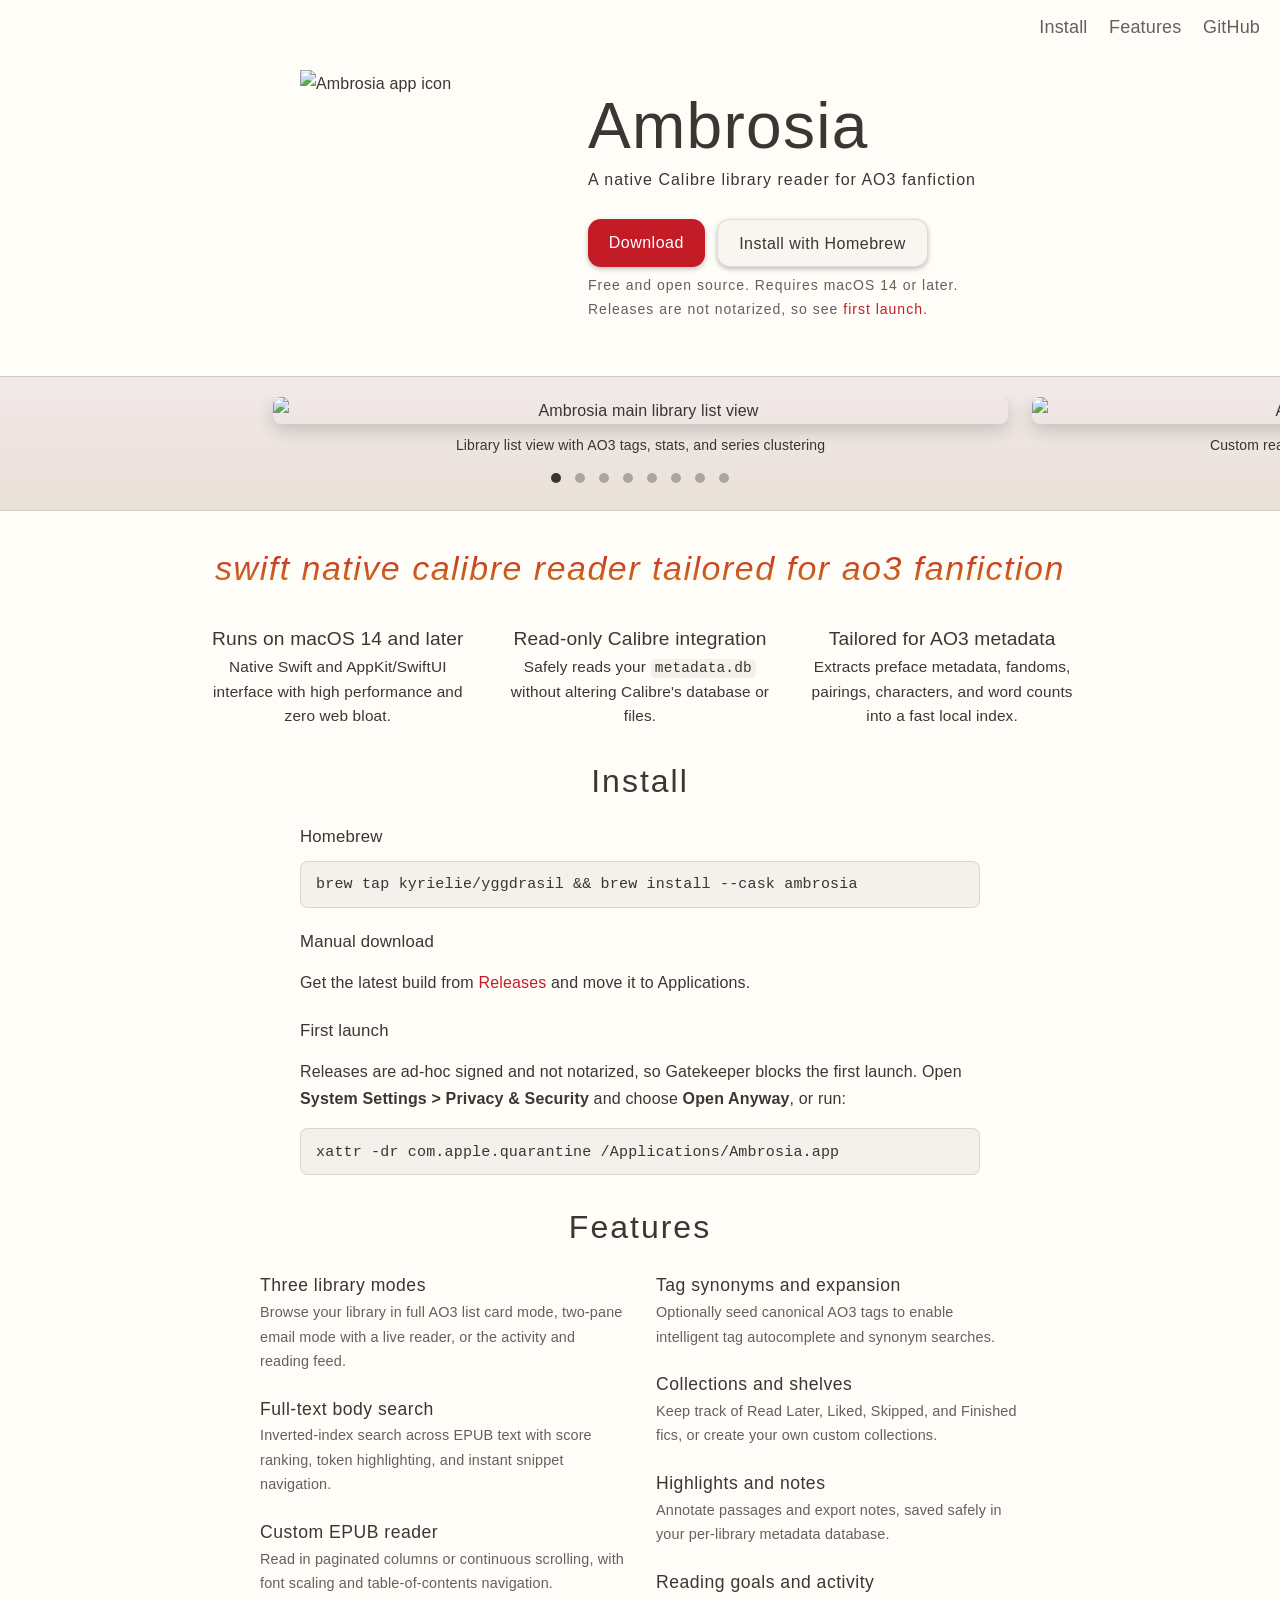
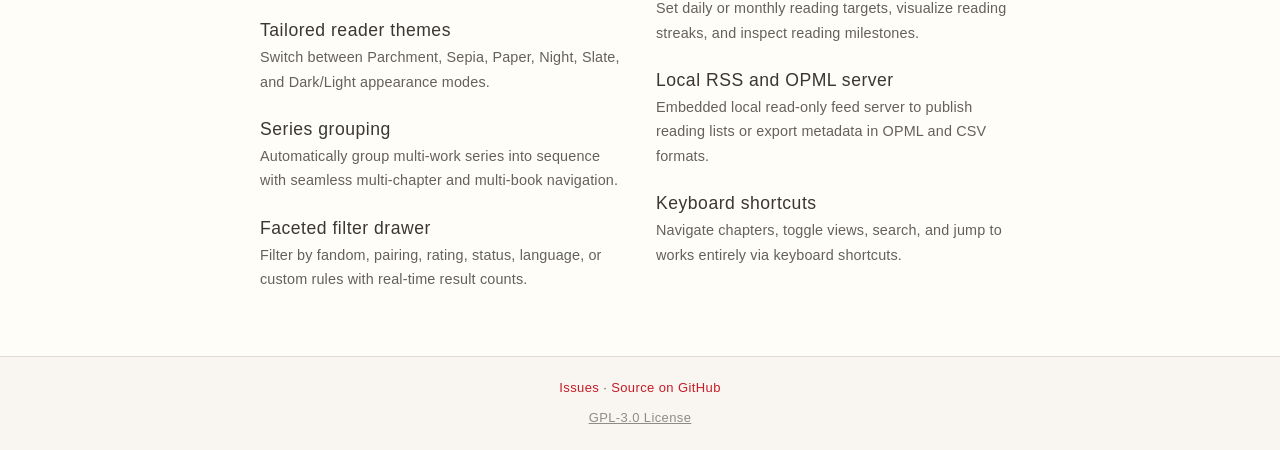
==== site/index.html @ 337cd5b0 "wire fts and reader screenshots into site and README" ====
<!DOCTYPE html>
<html lang="en">
<head>
	<meta charset="UTF-8">
	<meta name="viewport" content="width=device-width, initial-scale=1">
	<title>Ambrosia: A native macOS Calibre library reader for AO3 fics</title>
	<meta name="description" content="Ambrosia is a native macOS EPUB library reader for AO3-heavy Calibre libraries with list, email, and ranking modes, full-text search, and reader themes.">
	<link rel="canonical" href="https://kyrielie.github.io/ambrosia/">
	<meta name="theme-color" content="#fffdf8" media="(prefers-color-scheme: light)">
	<meta name="theme-color" content="#211f1c" media="(prefers-color-scheme: dark)">
	<meta property="og:type" content="website">
	<meta property="og:url" content="https://kyrielie.github.io/ambrosia/">
	<meta property="og:title" content="Ambrosia">
	<meta property="og:description" content="A native macOS Calibre library reader for AO3 fanfiction.">
	<meta property="og:image" content="https://kyrielie.github.io/ambrosia/img/icon.png">
	<meta property="og:image:alt" content="Ambrosia app icon">
	<meta name="twitter:card" content="summary">
	<link rel="icon" href="favicon.png" type="image/png">
	<link rel="apple-touch-icon" href="apple-touch-icon.png">
	<link rel="stylesheet" href="css/site.css">
	<script src="js/site.js" defer></script>
</head>
<body>

<a class="skip" href="#main">Skip to content</a>

<header>
	<nav>
		<ul>
			<li><a href="#install">Install</a></li>
			<li><a href="#features">Features</a></li>
			<li><a href="https://github.com/kyrielie/ambrosia">GitHub</a></li>
		</ul>
	</nav>
</header>

<main id="main">
	<section id="top">
		<img src="img/icon.png" width="256" height="256" alt="Ambrosia app icon">
		<h1>Ambrosia</h1>
		<p>A native Calibre library reader for AO3 fanfiction</p>
		<p class="actions">
			<a class="button" href="https://github.com/kyrielie/ambrosia/releases/latest">Download</a>
			<a class="button secondary" href="#install">Install with Homebrew</a>
		</p>
		<p class="note">Free and open source. Requires macOS 14 or later. Releases are not notarized, so see <a href="#first-launch">first launch</a>.</p>
	</section>

	<section id="screenshots">
		<div class="strip" tabindex="0" role="region" aria-label="Screenshots">
			<figure><img src="img/screenshots/rowview.png" alt="Ambrosia main library list view"><figcaption>Library list view with AO3 tags, stats, and series clustering</figcaption></figure>
			<figure><img src="img/screenshots/reader.png" alt="Ambrosia standalone reader window" loading="lazy"><figcaption>Custom reader with curated themes and paginated columns</figcaption></figure>
			<figure><img src="img/screenshots/emailview.png" alt="Ambrosia email split view with reading pane" loading="lazy"><figcaption>Split-view email mode with live embedded reader</figcaption></figure>
			<figure><img src="img/screenshots/fts.png" alt="Ambrosia full-text body search" loading="lazy"><figcaption>Full-text body search across books with instant snippet jump</figcaption></figure>
			<figure><img src="img/screenshots/rowview2.png" alt="Ambrosia filtered list view" loading="lazy"><figcaption>Fast faceted drawer filter and tag search</figcaption></figure>
			<figure><img src="img/screenshots/activity.png" alt="Ambrosia reading goals and activity feed" loading="lazy"><figcaption>Reading goals and recent activity feed</figcaption></figure>
			<figure><img src="img/screenshots/settings.png" alt="Ambrosia library settings" loading="lazy"><figcaption>Customizable library appearance and options</figcaption></figure>
			<figure><img src="img/screenshots/settings2.png" alt="Ambrosia reader settings" loading="lazy"><figcaption>Reader typography, themes, and keybindings</figcaption></figure>
		</div>
		<div class="dots" hidden>
			<button type="button" aria-label="Show screenshot 1"></button>
			<button type="button" aria-label="Show screenshot 2"></button>
			<button type="button" aria-label="Show screenshot 3"></button>
			<button type="button" aria-label="Show screenshot 4"></button>
			<button type="button" aria-label="Show screenshot 5"></button>
			<button type="button" aria-label="Show screenshot 6"></button>
			<button type="button" aria-label="Show screenshot 7"></button>
			<button type="button" aria-label="Show screenshot 8"></button>
		</div>
	</section>

	<p id="lead">swift native calibre reader tailored for ao3 fanfiction</p>

	<section id="highlights">
		<section>
			<h3>Runs on macOS 14 and later</h3>
			<p>Native Swift and AppKit/SwiftUI interface with high performance and zero web bloat.</p>
		</section>
		<section>
			<h3>Read-only Calibre integration</h3>
			<p>Safely reads your <code>metadata.db</code> without altering Calibre's database or files.</p>
		</section>
		<section>
			<h3>Tailored for AO3 metadata</h3>
			<p>Extracts preface metadata, fandoms, pairings, characters, and word counts into a fast local index.</p>
		</section>
	</section>

	<section id="install">
		<h2>Install</h2>

		<h3>Homebrew</h3>
		<pre><code>brew tap kyrielie/yggdrasil && brew install --cask ambrosia</code></pre>

		<h3>Manual download</h3>
		<p>Get the latest build from <a href="https://github.com/kyrielie/ambrosia/releases/latest">Releases</a> and move it to Applications.</p>

		<h3 id="first-launch">First launch</h3>
		<p>Releases are ad-hoc signed and not notarized, so Gatekeeper blocks the first launch. Open <strong>System Settings &gt; Privacy &amp; Security</strong> and choose <strong>Open Anyway</strong>, or run:</p>
		<pre><code>xattr -dr com.apple.quarantine /Applications/Ambrosia.app</code></pre>
	</section>

	<section id="features">
		<h2>Features</h2>
		<div>
			<section>
				<h3>Three library modes</h3>
				<p>Browse your library in full AO3 list card mode, two-pane email mode with a live reader, or the activity and reading feed.</p>
			</section>
			<section>
				<h3>Full-text body search</h3>
				<p>Inverted-index search across EPUB text with score ranking, token highlighting, and instant snippet navigation.</p>
			</section>
			<section>
				<h3>Custom EPUB reader</h3>
				<p>Read in paginated columns or continuous scrolling, with font scaling and table-of-contents navigation.</p>
			</section>
			<section>
				<h3>Tailored reader themes</h3>
				<p>Switch between Parchment, Sepia, Paper, Night, Slate, and Dark/Light appearance modes.</p>
			</section>
			<section>
				<h3>Series grouping</h3>
				<p>Automatically group multi-work series into sequence with seamless multi-chapter and multi-book navigation.</p>
			</section>
			<section>
				<h3>Faceted filter drawer</h3>
				<p>Filter by fandom, pairing, rating, status, language, or custom rules with real-time result counts.</p>
			</section>
			<section>
				<h3>Tag synonyms and expansion</h3>
				<p>Optionally seed canonical AO3 tags to enable intelligent tag autocomplete and synonym searches.</p>
			</section>
			<section>
				<h3>Collections and shelves</h3>
				<p>Keep track of Read Later, Liked, Skipped, and Finished fics, or create your own custom collections.</p>
			</section>
			<section>
				<h3>Highlights and notes</h3>
				<p>Annotate passages and export notes, saved safely in your per-library metadata database.</p>
			</section>
			<section>
				<h3>Reading goals and activity</h3>
				<p>Set daily or monthly reading targets, visualize reading streaks, and inspect reading milestones.</p>
			</section>
			<section>
				<h3>Local RSS and OPML server</h3>
				<p>Embedded local read-only feed server to publish reading lists or export metadata in OPML and CSV formats.</p>
			</section>
			<section>
				<h3>Keyboard shortcuts</h3>
				<p>Navigate chapters, toggle views, search, and jump to works entirely via keyboard shortcuts.</p>
			</section>
		</div>
	</section>
</main>

<footer>
	<p><a href="https://github.com/kyrielie/ambrosia/issues">Issues</a> &middot; <a href="https://github.com/kyrielie/ambrosia">Source on GitHub</a></p>
	<p class="copyright"><a href="https://github.com/kyrielie/ambrosia/blob/main/LICENSE">GPL-3.0 License</a></p>
</footer>

</body>
</html>
---- site/css/site.css ----
@charset "UTF-8";

/* Ambrosia landing page. Single stylesheet, no build step. */

*, *::before, *::after { box-sizing: border-box; }
* { margin: 0; padding: 0; }

:root {
	color-scheme: light dark;
	--page-pad: 20px;

	--background: light-dark(#fffdf8, hsl(30, 8%, 12%));
	--surface: light-dark(hsl(40, 40%, 96%), hsl(30, 8%, 17%));
	--text: light-dark(hsla(30, 20%, 8%, .85), hsla(40, 30%, 96%, .9));
	--secondary-text: light-dark(hsla(30, 20%, 8%, .67), hsla(40, 30%, 96%, .67));
	--separator: light-dark(hsla(30, 20%, 8%, .12), hsla(40, 30%, 96%, .14));
	--accent: light-dark(hsl(356, 75%, 44%), hsl(356, 75%, 60%));
	--accent-text: #fff;
	--gold: light-dark(hsl(40, 85%, 48%), hsl(40, 80%, 58%));
	--code-background: light-dark(hsla(30, 20%, 8%, .05), hsla(40, 30%, 96%, .1));
}

html { scroll-behavior: smooth; }

body {
	font: 16px/1.7 -apple-system, "Helvetica Neue", sans-serif;
	letter-spacing: 0.01em;
	color: var(--text);
	background: var(--background);
	text-align: center;
	padding: 15px var(--page-pad) 0;
}

a { color: var(--accent); text-decoration: none; }
a:hover { text-decoration: underline; }
img { max-width: 100%; height: auto; }
ul { list-style: none; }
h1, h2, h3 { line-height: 1.3; font-weight: 500; }
p { margin-block: 1em; }
strong { font-weight: 600; }

code {
	font: 94% ui-monospace, Menlo, monospace;
	background: var(--code-background);
	border-radius: 0.3em;
	padding: 0.1em 0.3em;
}
pre {
	overflow-x: auto;
	text-align: start;
	margin-block: 0.8em;
}
pre code {
	display: block;
	padding: 0.7em 1em;
	line-height: 1.6;
	border: 1px solid var(--separator);
	border-radius: 0.5em;
}

:focus-visible { outline: 2px solid var(--accent); outline-offset: 2px; }
.skip { position: absolute; inset-inline-start: -9999px; }
.skip:focus { position: static; display: inline-block; padding: 0.4em 0.8em; margin-block-end: 0.5em; background: var(--surface); }

/* header */
body > header nav ul {
	display: flex;
	flex-wrap: wrap;
	justify-content: flex-end;
	gap: 0 1.2em;
	font: 200 18px/1.4 "Avenir", "Helvetica Neue", sans-serif;
}
body > header a { color: var(--secondary-text); display: inline-block; transition: transform .3s ease; }
body > header a:hover { transform: translateY(-3px); text-decoration: none; }

/* layout */
main { margin: 30px auto; width: 100%; }
main > section { margin-block: 2em; margin-inline: auto; }
main > section > h2 { font-size: 120%; margin: 10px; }

/* title */
#top {
	max-width: 680px;
	min-height: 256px;
	margin-block: 30px 50px;
	padding: 24px 0 0 288px;
	text-align: start;
	position: relative;
}
#top > img { position: absolute; inset: 0 auto auto 0; width: 256px; height: 256px; }
#top h1 {
	font: 400 64px/1 ui-rounded, "Avenir", "Helvetica Neue", sans-serif;
	letter-spacing: 0.02em;
}
#top p { font-weight: 300; letter-spacing: 1px; margin-block: 0.5em 0; }
#top .actions { margin-block-start: 1.6em; display: flex; flex-wrap: wrap; gap: 0.8em; }
#top .note { font-size: 14px; color: var(--secondary-text); }

.button {
	display: inline-block;
	padding: 0.6em 1.3em;
	border-radius: 0.8em;
	background: var(--accent);
	color: var(--accent-text);
	font-weight: 500;
	letter-spacing: 0.03em;
	box-shadow: 0 2px 5px hsla(0, 0%, 0%, .25);
}
.button:hover { text-decoration: none; filter: brightness(1.08); }
.button.secondary {
	background: var(--surface);
	color: var(--text);
	border: 1px solid var(--separator);
}

/* screenshots: native scroll-snap strip, no JavaScript */
#screenshots {
	max-width: none;
	margin-block: 2em;
	margin-inline: calc(var(--page-pad) * -1);
	padding-block: 20px;
	background: linear-gradient(light-dark(hsl(356, 25%, 93%), hsl(356, 20%, 18%)), light-dark(hsl(30, 30%, 88%), hsl(20, 22%, 22%)));
	border-block: 1px solid var(--separator);
}
.strip {
	display: flex;
	gap: 24px;
	overflow-x: auto;
	scroll-snap-type: x mandatory;
	padding-inline: max(20px, calc(50% - 367px));
	scroll-padding-inline: max(20px, calc(50% - 367px));
}
.strip figure { flex: 0 0 min(735px, 86vw); scroll-snap-align: center; }
.strip img { display: block; width: 100%; border-radius: 8px; box-shadow: 0 6px 18px hsla(0, 0%, 0%, .18); }
.strip figcaption { font-size: 14px; margin-block-start: 0.7em; color: var(--text); }

.dots { display: flex; justify-content: center; margin-block-start: 8px; }
.dots[hidden] { display: none; }
.dots button {
	position: relative;
	width: 24px;
	height: 24px;
	padding: 0;
	border: 0;
	background: none;
	color: var(--text);
	cursor: pointer;
}
.dots button::before {
	content: "";
	position: absolute;
	inset: 7px;
	border-radius: 50%;
	background: currentColor;
	opacity: .35;
}
.dots button[aria-current]::before { opacity: 1; }

/* lead */
#lead {
	font: italic 250 34px/1.4 "Helvetica Neue", sans-serif;
	letter-spacing: 1.5px;
	background: linear-gradient(180deg, light-dark(hsl(356, 75%, 44%), hsl(356, 75%, 62%)), light-dark(hsl(35, 80%, 46%), hsl(38, 80%, 60%)));
	-webkit-background-clip: text;
	background-clip: text;
	-webkit-text-fill-color: transparent;
}

#lead a { -webkit-text-fill-color: transparent; text-decoration: underline; text-decoration-thickness: 1px; text-underline-offset: 0.15em; }

/* highlights */
#highlights { max-width: 880px; display: flex; gap: 3%; text-align: center; }
#highlights > section { flex: 1; margin: 0; }
#highlights h3 { font-size: 120%; font-weight: 400; margin-block-end: 0.2em; }
#highlights p { font-size: 96%; margin: 0; line-height: 1.6; }

/* install */
#install { max-width: 680px; text-align: start; }
#install h2 { text-align: center; font-size: 32px; font-weight: 200; letter-spacing: 2px; margin-block-end: 0.5em; }
#install h3 { font-size: 105%; margin-block-start: 1.4em; }

/* features */
#features { max-width: 760px; }
#features h2 { font-size: 32px; font-weight: 200; letter-spacing: 2px; margin-block-end: 0.8em; }
#features > div { text-align: start; columns: 2; column-gap: 2em; }
#features > div > section { break-inside: avoid; margin: 0; padding-block-end: 1.5em; }
#features h3 { font-size: 110%; letter-spacing: 0.5px; }
#features p { font-size: 90%; line-height: 1.7; margin-block: 0.2em 0; color: var(--secondary-text); }

/* footer */
body > footer {
	margin: 40px calc(var(--page-pad) * -1) 0;
	padding: 1em;
	font-size: 13px;
	letter-spacing: 0.03em;
	color: var(--secondary-text);
	background: var(--surface);
	border-block-start: 1px solid var(--separator);
}
body > footer p { margin: 0.6em; }
body > footer .copyright { opacity: .7; }
body > footer .copyright a { color: inherit; text-decoration: underline; }

@media (max-width: 700px) {
	#top { min-height: 0; padding: 0; text-align: center; max-width: 560px; margin-block: 1.5rem 2.5rem; }
	#top > img { position: static; display: block; width: min(220px, 48vw); height: auto; margin: 0 auto 1.25rem; }
	#top h1 { font-size: clamp(52px, 12vw, 64px); }
	#top .actions { justify-content: center; }
	#lead { font-size: clamp(24px, 5vw, 34px); padding-inline: 1rem; }
	#highlights { flex-direction: column; gap: 2rem; padding-inline: 1rem; }
	#install, #features { padding-inline: 0.5rem; }
	#features > div { columns: 1; }
	body > header nav ul { justify-content: center; }
}

@media (prefers-reduced-motion: reduce) {
	html { scroll-behavior: auto; }
	body > header a { transition: none; }
}
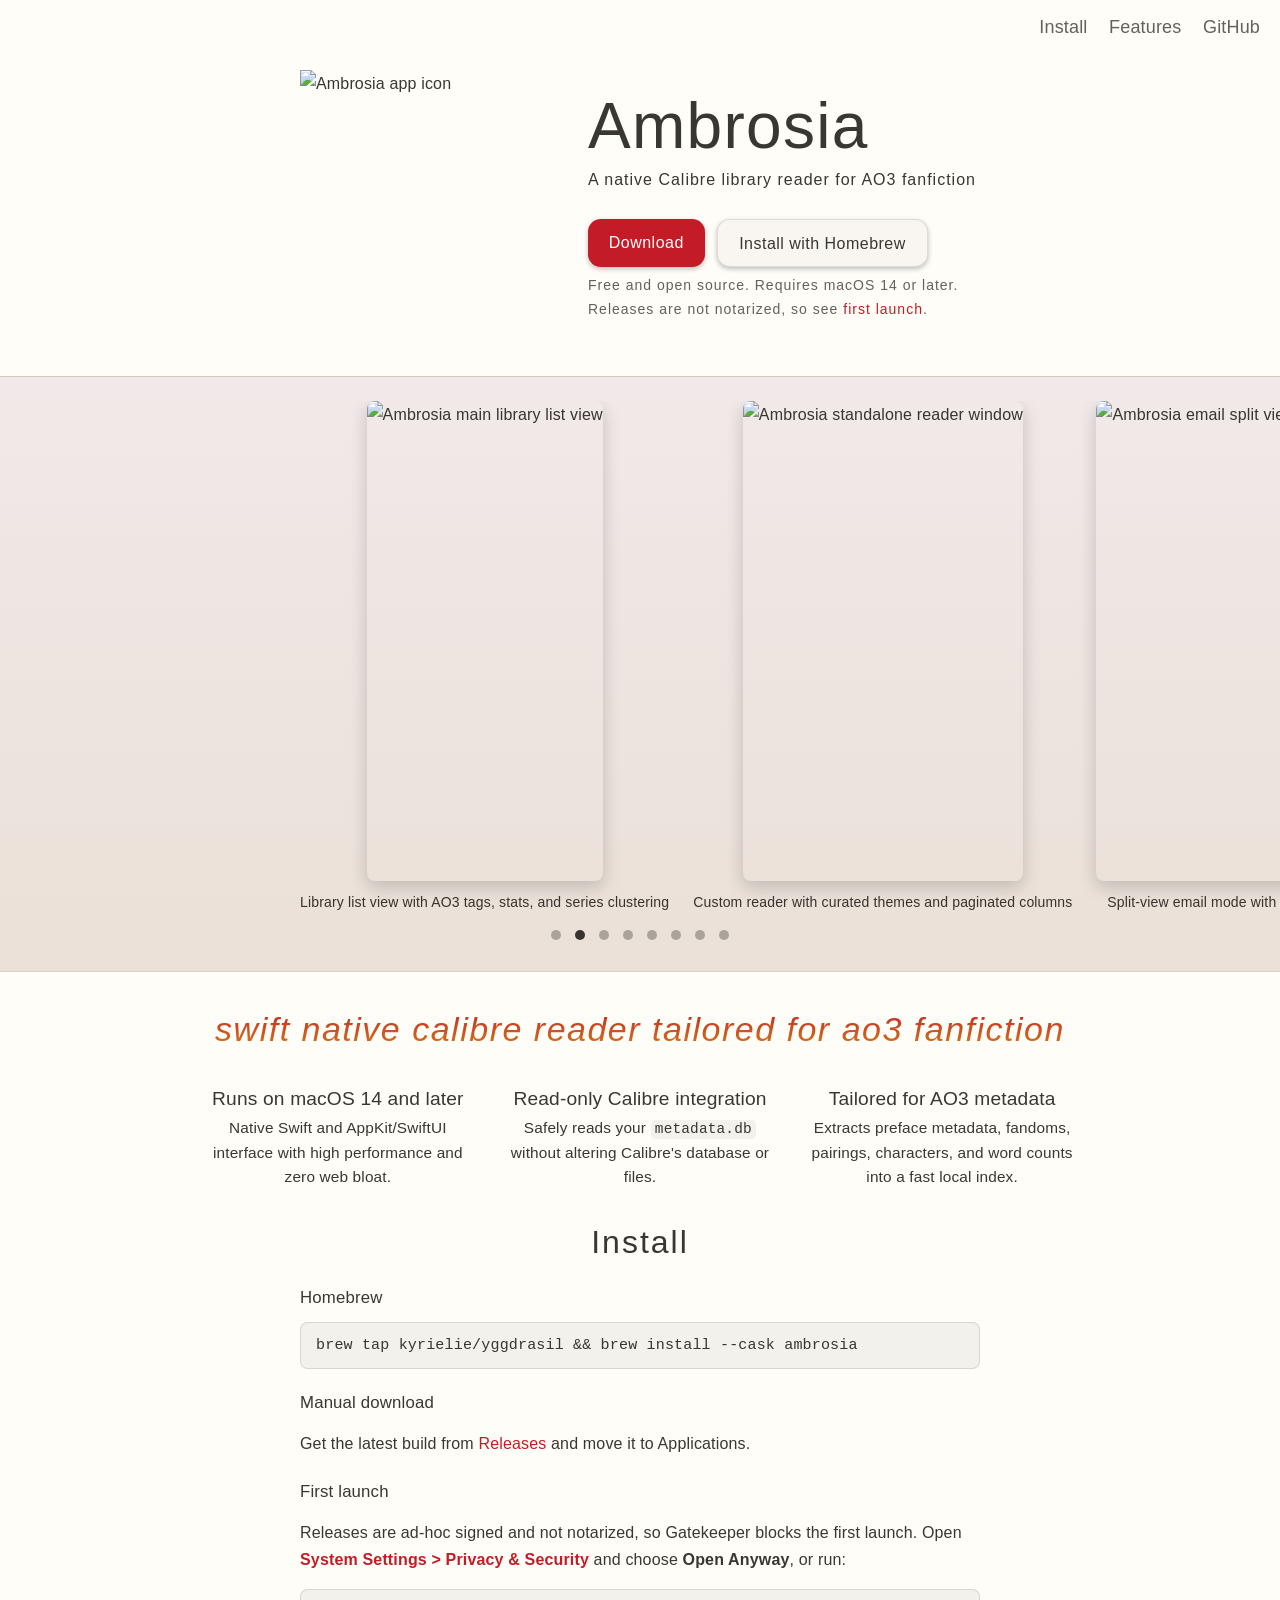
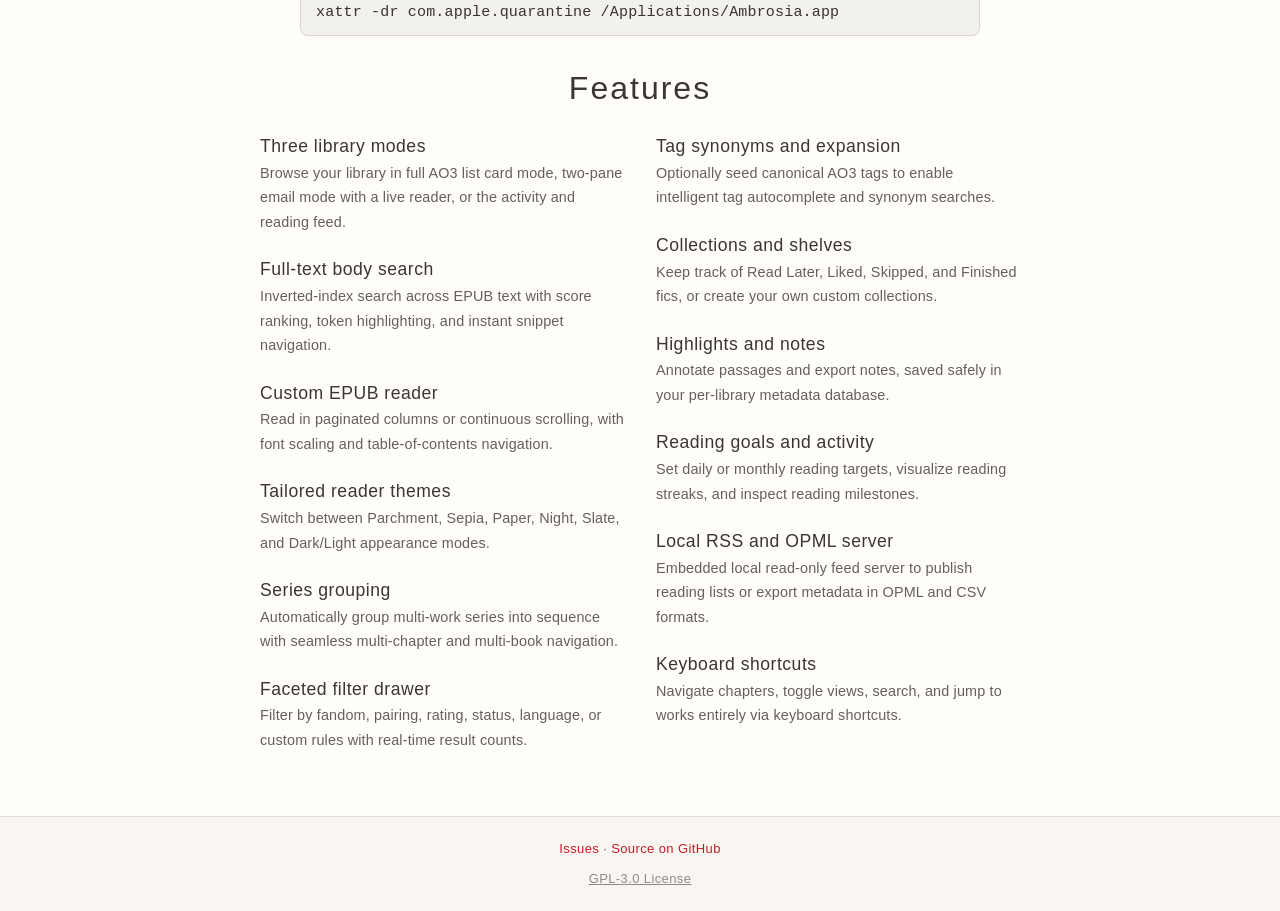
==== commit a83e155b: "link to Apple support guide for Gatekeeper Privacy and Security approval" ====
--- a/site/index.html
+++ b/site/index.html
@@ -96,7 +96,7 @@
 		<p>Get the latest build from <a href="https://github.com/kyrielie/ambrosia/releases/latest">Releases</a> and move it to Applications.</p>
 
 		<h3 id="first-launch">First launch</h3>
-		<p>Releases are ad-hoc signed and not notarized, so Gatekeeper blocks the first launch. Open <strong>System Settings &gt; Privacy &amp; Security</strong> and choose <strong>Open Anyway</strong>, or run:</p>
+		<p>Releases are ad-hoc signed and not notarized, so Gatekeeper blocks the first launch. Open <a href="https://support.apple.com/en-us/102445" target="_blank" rel="noopener"><strong>System Settings &gt; Privacy &amp; Security</strong></a> and choose <strong>Open Anyway</strong>, or run:</p>
 		<pre><code>xattr -dr com.apple.quarantine /Applications/Ambrosia.app</code></pre>
 	</section>
 
--- a/site/css/site.css
+++ b/site/css/site.css
@@ -118,7 +118,7 @@
 	max-width: none;
 	margin-block: 2em;
 	margin-inline: calc(var(--page-pad) * -1);
-	padding-block: 20px;
+	padding-block: 24px;
 	background: linear-gradient(light-dark(hsl(356, 25%, 93%), hsl(356, 20%, 18%)), light-dark(hsl(30, 30%, 88%), hsl(20, 22%, 22%)));
 	border-block: 1px solid var(--separator);
 }
@@ -127,11 +127,26 @@
 	gap: 24px;
 	overflow-x: auto;
 	scroll-snap-type: x mandatory;
-	padding-inline: max(20px, calc(50% - 367px));
-	scroll-padding-inline: max(20px, calc(50% - 367px));
-}
-.strip figure { flex: 0 0 min(735px, 86vw); scroll-snap-align: center; }
-.strip img { display: block; width: 100%; border-radius: 8px; box-shadow: 0 6px 18px hsla(0, 0%, 0%, .18); }
+	padding-inline: max(20px, calc(50% - 340px));
+	scroll-padding-inline: max(20px, calc(50% - 340px));
+	align-items: center;
+}
+.strip figure {
+	flex: 0 0 auto;
+	scroll-snap-align: center;
+	display: flex;
+	flex-direction: column;
+	align-items: center;
+	margin: 0;
+}
+.strip img {
+	display: block;
+	height: min(480px, 62vh);
+	width: auto;
+	max-width: min(720px, 86vw);
+	border-radius: 8px;
+	box-shadow: 0 6px 18px hsla(0, 0%, 0%, .18);
+}
 .strip figcaption { font-size: 14px; margin-block-start: 0.7em; color: var(--text); }
 
 .dots { display: flex; justify-content: center; margin-block-start: 8px; }
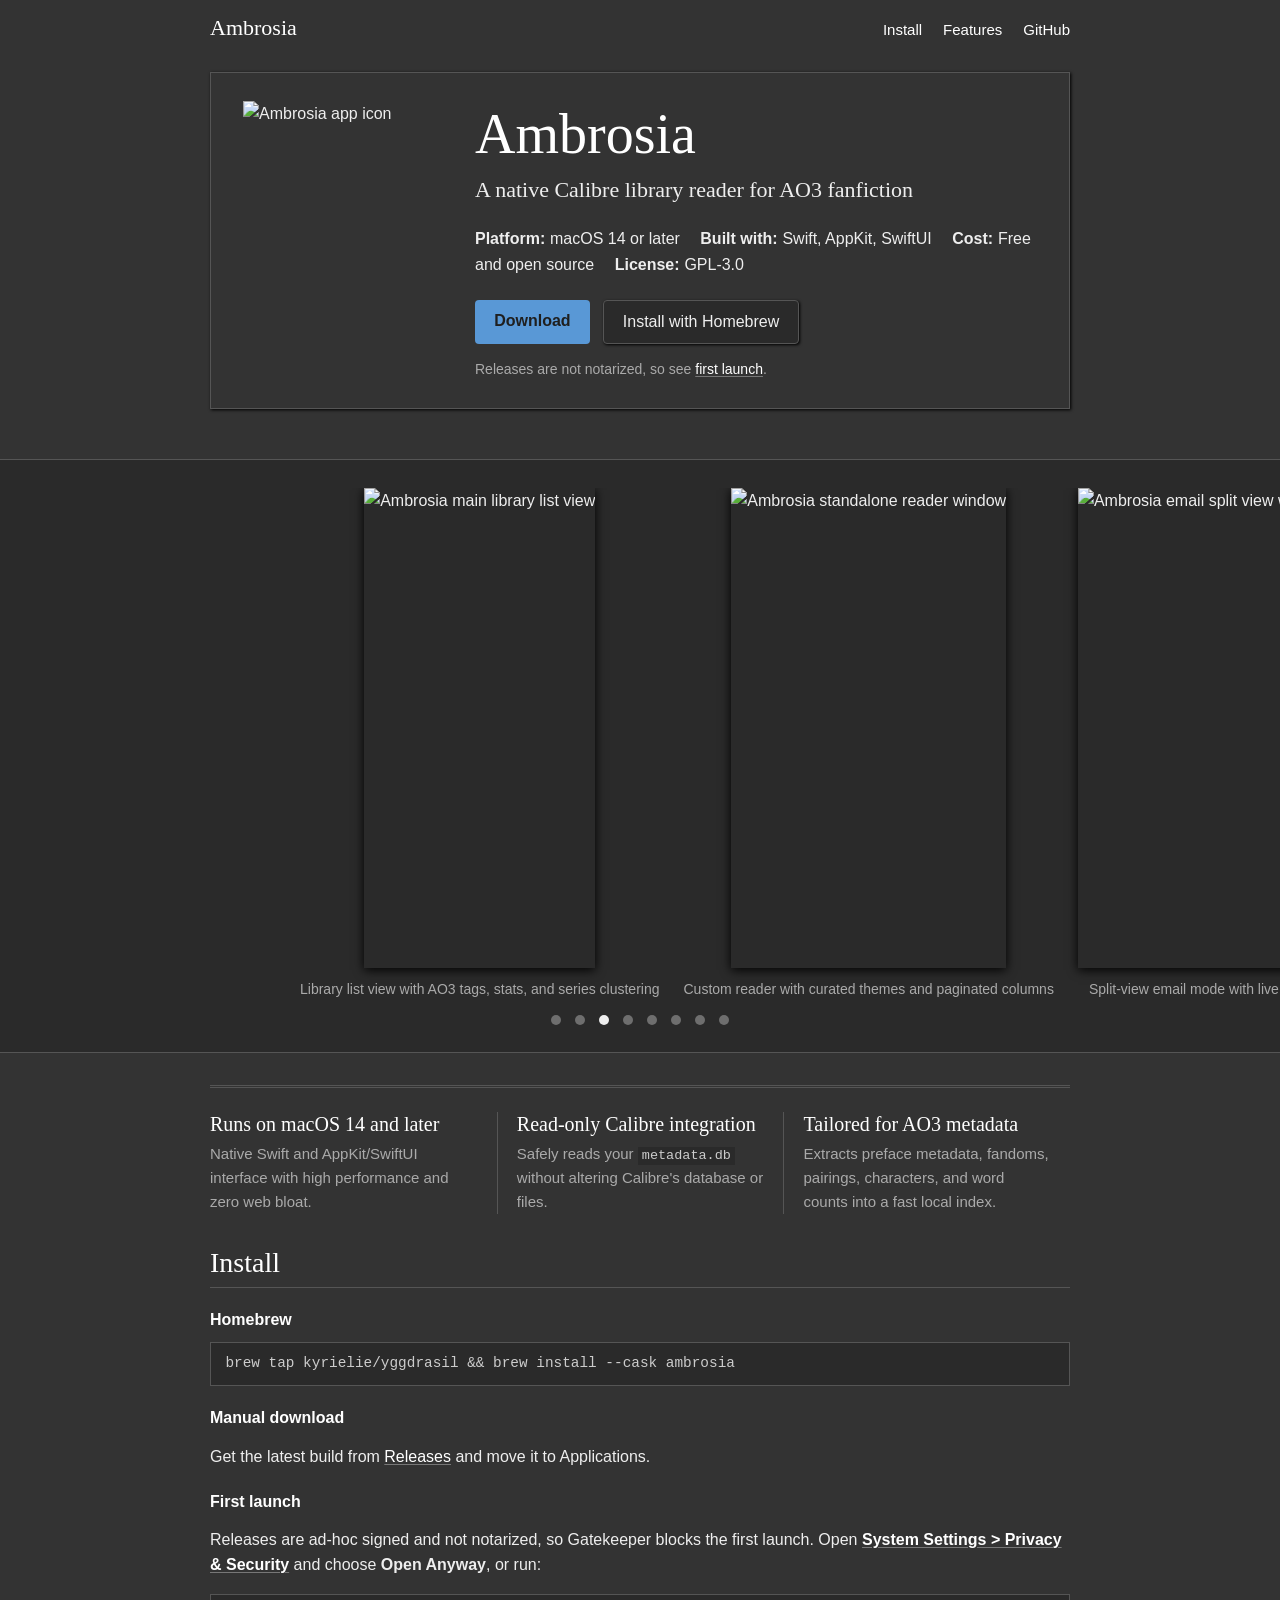
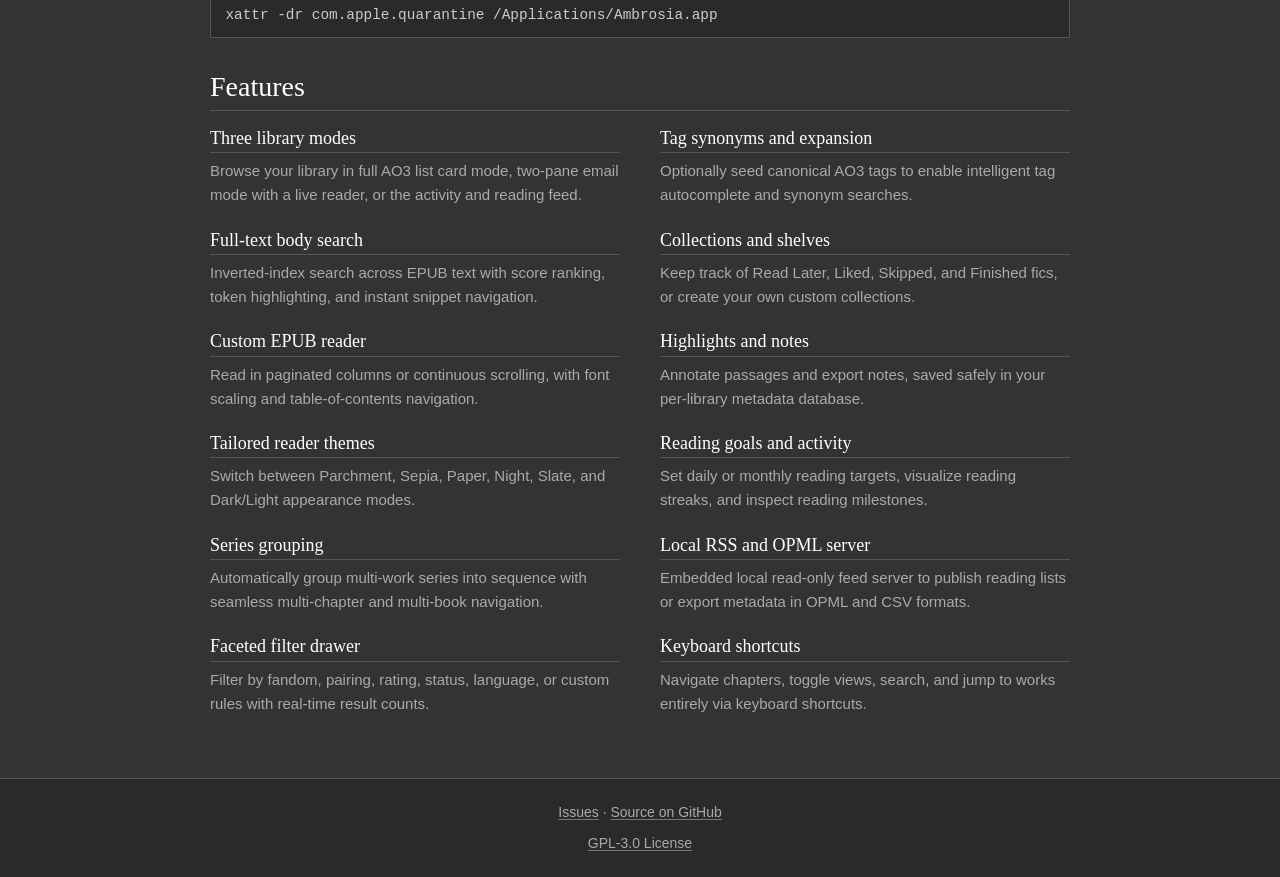
==== commit 91d91576: "fix site design" ====
--- a/site/index.html
+++ b/site/index.html
@@ -6,8 +6,7 @@
 	<title>Ambrosia: A native macOS Calibre library reader for AO3 fics</title>
 	<meta name="description" content="Ambrosia is a native macOS EPUB library reader for AO3-heavy Calibre libraries with list, email, and ranking modes, full-text search, and reader themes.">
 	<link rel="canonical" href="https://kyrielie.github.io/ambrosia/">
-	<meta name="theme-color" content="#fffdf8" media="(prefers-color-scheme: light)">
-	<meta name="theme-color" content="#211f1c" media="(prefers-color-scheme: dark)">
+	<meta name="theme-color" content="#333">
 	<meta property="og:type" content="website">
 	<meta property="og:url" content="https://kyrielie.github.io/ambrosia/">
 	<meta property="og:title" content="Ambrosia">
@@ -27,6 +26,7 @@
 <header>
 	<nav>
 		<ul>
+			<li class="brand"><a href="#top">Ambrosia</a></li>
 			<li><a href="#install">Install</a></li>
 			<li><a href="#features">Features</a></li>
 			<li><a href="https://github.com/kyrielie/ambrosia">GitHub</a></li>
@@ -37,13 +37,21 @@
 <main id="main">
 	<section id="top">
 		<img src="img/icon.png" width="256" height="256" alt="Ambrosia app icon">
-		<h1>Ambrosia</h1>
-		<p>A native Calibre library reader for AO3 fanfiction</p>
-		<p class="actions">
-			<a class="button" href="https://github.com/kyrielie/ambrosia/releases/latest">Download</a>
-			<a class="button secondary" href="#install">Install with Homebrew</a>
-		</p>
-		<p class="note">Free and open source. Requires macOS 14 or later. Releases are not notarized, so see <a href="#first-launch">first launch</a>.</p>
+		<div>
+			<h1>Ambrosia</h1>
+			<p class="tagline">A native Calibre library reader for AO3 fanfiction</p>
+			<dl class="tags">
+				<dt>Platform:</dt><dd>macOS 14 or later</dd>
+				<dt>Built with:</dt><dd>Swift, AppKit, SwiftUI</dd>
+				<dt>Cost:</dt><dd>Free and open source</dd>
+				<dt>License:</dt><dd>GPL-3.0</dd>
+			</dl>
+			<p class="actions">
+				<a class="button" href="https://github.com/kyrielie/ambrosia/releases/latest">Download</a>
+				<a class="button secondary" href="#install">Install with Homebrew</a>
+			</p>
+			<p class="note">Releases are not notarized, so see <a href="#first-launch">first launch</a>.</p>
+		</div>
 	</section>
 
 	<section id="screenshots">
@@ -68,8 +76,6 @@
 			<button type="button" aria-label="Show screenshot 8"></button>
 		</div>
 	</section>
-
-	<p id="lead">swift native calibre reader tailored for ao3 fanfiction</p>
 
 	<section id="highlights">
 		<section>
--- a/site/css/site.css
+++ b/site/css/site.css
@@ -1,125 +1,124 @@
 @charset "UTF-8";
 
-/* Ambrosia landing page. Single stylesheet, no build step. */
+/* Ambrosia landing page, styled after AO3's Reversi skin. Single stylesheet, no build step. */
 
 *, *::before, *::after { box-sizing: border-box; }
 * { margin: 0; padding: 0; }
 
 :root {
-	color-scheme: light dark;
+	color-scheme: dark;
 	--page-pad: 20px;
+	--measure: 860px;
 
-	--background: light-dark(#fffdf8, hsl(30, 8%, 12%));
-	--surface: light-dark(hsl(40, 40%, 96%), hsl(30, 8%, 17%));
-	--text: light-dark(hsla(30, 20%, 8%, .85), hsla(40, 30%, 96%, .9));
-	--secondary-text: light-dark(hsla(30, 20%, 8%, .67), hsla(40, 30%, 96%, .67));
-	--separator: light-dark(hsla(30, 20%, 8%, .12), hsla(40, 30%, 96%, .14));
-	--accent: light-dark(hsl(356, 75%, 44%), hsl(356, 75%, 60%));
-	--accent-text: #fff;
-	--gold: light-dark(hsl(40, 85%, 48%), hsl(40, 80%, 58%));
-	--code-background: light-dark(hsla(30, 20%, 8%, .05), hsla(40, 30%, 96%, .1));
+	--background: #333;
+	--surface: #2a2a2a;
+	--text: #eee;
+	--secondary-text: #aaa;
+	--separator: #555;
+	--link: #fff;
+	--visited: #999;
+	--accent: #5998d6;
+	--accent-text: #1f1f1f;
+	--shadow: 1px 1px 3px #000;
+	--serif: Georgia, serif;
+	--sans: 'Lucida Grande', 'Lucida Sans Unicode', Verdana, Helvetica, sans-serif;
 }
 
 html { scroll-behavior: smooth; }
 
 body {
-	font: 16px/1.7 -apple-system, "Helvetica Neue", sans-serif;
-	letter-spacing: 0.01em;
+	font: 16px/1.6 var(--sans);
 	color: var(--text);
 	background: var(--background);
-	text-align: center;
 	padding: 15px var(--page-pad) 0;
 }
 
-a { color: var(--accent); text-decoration: none; }
-a:hover { text-decoration: underline; }
+a { color: var(--link); text-decoration: underline; text-decoration-color: #777; text-decoration-thickness: 1px; text-underline-offset: 0.15em; }
+a:hover { color: var(--accent); }
+main p a:not(.button):visited, main li a:visited { color: var(--visited); }
 img { max-width: 100%; height: auto; }
 ul { list-style: none; }
-h1, h2, h3 { line-height: 1.3; font-weight: 500; }
+h1, h2, h3 { font-family: var(--serif); font-weight: 400; color: #fff; line-height: 1.2; }
 p { margin-block: 1em; }
-strong { font-weight: 600; }
+strong { font-weight: 700; }
 
 code {
-	font: 94% ui-monospace, Menlo, monospace;
-	background: var(--code-background);
-	border-radius: 0.3em;
+	font: 90% Monaco, Consolas, Courier, monospace;
+	color: #ccc;
+	background: var(--surface);
 	padding: 0.1em 0.3em;
 }
-pre {
-	overflow-x: auto;
-	text-align: start;
-	margin-block: 0.8em;
-}
+pre { overflow-x: auto; margin-block: 0.8em; }
 pre code {
 	display: block;
 	padding: 0.7em 1em;
-	line-height: 1.6;
+	line-height: 1.5;
 	border: 1px solid var(--separator);
-	border-radius: 0.5em;
 }
 
 :focus-visible { outline: 2px solid var(--accent); outline-offset: 2px; }
 .skip { position: absolute; inset-inline-start: -9999px; }
-.skip:focus { position: static; display: inline-block; padding: 0.4em 0.8em; margin-block-end: 0.5em; background: var(--surface); }
+.skip:focus { position: static; display: inline-block; padding: 0.4em 0.8em; background: var(--surface); }
 
 /* header */
 body > header nav ul {
 	display: flex;
 	flex-wrap: wrap;
-	justify-content: flex-end;
-	gap: 0 1.2em;
-	font: 200 18px/1.4 "Avenir", "Helvetica Neue", sans-serif;
+	align-items: baseline;
+	gap: 0 1.4em;
+	max-width: var(--measure);
+	margin-inline: auto;
+	font-size: 15px;
 }
-body > header a { color: var(--secondary-text); display: inline-block; transition: transform .3s ease; }
-body > header a:hover { transform: translateY(-3px); text-decoration: none; }
+body > header .brand { margin-inline-end: auto; font: 22px var(--serif); }
+body > header a { text-decoration: none; }
+body > header a:hover { text-decoration: underline; }
 
 /* layout */
 main { margin: 30px auto; width: 100%; }
-main > section { margin-block: 2em; margin-inline: auto; }
-main > section > h2 { font-size: 120%; margin: 10px; }
+main > section { margin-block: 2em; margin-inline: auto; max-width: var(--measure); }
+main > section > h2 { font-size: 28px; padding-block-end: 0.25em; margin-block-end: 0.6em; border-bottom: 1px solid var(--separator); }
 
-/* title */
+/* title: styled like an AO3 work header with a tag block */
 #top {
-	max-width: 680px;
-	min-height: 256px;
+	display: grid;
+	grid-template-columns: 200px 1fr;
+	gap: 32px;
+	align-items: start;
 	margin-block: 30px 50px;
-	padding: 24px 0 0 288px;
-	text-align: start;
-	position: relative;
+	padding: 28px 32px;
+	border: 1px solid var(--separator);
+	box-shadow: var(--shadow);
 }
-#top > img { position: absolute; inset: 0 auto auto 0; width: 256px; height: 256px; }
-#top h1 {
-	font: 400 64px/1 ui-rounded, "Avenir", "Helvetica Neue", sans-serif;
-	letter-spacing: 0.02em;
-}
-#top p { font-weight: 300; letter-spacing: 1px; margin-block: 0.5em 0; }
-#top .actions { margin-block-start: 1.6em; display: flex; flex-wrap: wrap; gap: 0.8em; }
-#top .note { font-size: 14px; color: var(--secondary-text); }
+#top > img { width: 200px; }
+#top h1 { font-size: 56px; }
+#top .tagline { font: 22px/1.35 var(--serif); margin-block: 0.3em 1em; }
+.tags dt { display: inline; font-weight: 700; margin-inline-end: 0.3em; }
+.tags dd { display: inline; margin-inline-end: 1em; }
+.tags dd::after { content: "\200B"; }
+#top .actions { margin-block: 1.4em 0; display: flex; flex-wrap: wrap; gap: 0.8em; }
+#top .note { font-size: 14px; color: var(--secondary-text); margin-block: 1em 0; }
 
 .button {
 	display: inline-block;
-	padding: 0.6em 1.3em;
-	border-radius: 0.8em;
+	padding: 0.5em 1.2em;
+	border-radius: 0.25em;
 	background: var(--accent);
 	color: var(--accent-text);
-	font-weight: 500;
-	letter-spacing: 0.03em;
-	box-shadow: 0 2px 5px hsla(0, 0%, 0%, .25);
+	font-weight: 700;
+	text-decoration: none;
 }
-.button:hover { text-decoration: none; filter: brightness(1.08); }
-.button.secondary {
+.button:hover { color: var(--accent-text); filter: brightness(1.12); }
+.button.secondary { background: var(--surface); color: var(--text); border: 1px solid var(--separator); font-weight: 400; box-shadow: var(--shadow); }
+.button.secondary:hover { color: var(--accent); filter: none; }
+
+/* screenshots: native scroll-snap strip */
+#screenshots {
+	max-width: none !important;
+	margin-block: 2em;
+	margin-inline: calc(var(--page-pad) * -1) !important;
+	padding-block: 28px 20px;
 	background: var(--surface);
-	color: var(--text);
-	border: 1px solid var(--separator);
-}
-
-/* screenshots: native scroll-snap strip, no JavaScript */
-#screenshots {
-	max-width: none;
-	margin-block: 2em;
-	margin-inline: calc(var(--page-pad) * -1);
-	padding-block: 24px;
-	background: linear-gradient(light-dark(hsl(356, 25%, 93%), hsl(356, 20%, 18%)), light-dark(hsl(30, 30%, 88%), hsl(20, 22%, 22%)));
 	border-block: 1px solid var(--separator);
 }
 .strip {
@@ -131,104 +130,55 @@
 	scroll-padding-inline: max(20px, calc(50% - 340px));
 	align-items: center;
 }
-.strip figure {
-	flex: 0 0 auto;
-	scroll-snap-align: center;
-	display: flex;
-	flex-direction: column;
-	align-items: center;
-	margin: 0;
-}
-.strip img {
-	display: block;
-	height: min(480px, 62vh);
-	width: auto;
-	max-width: min(720px, 86vw);
-	border-radius: 8px;
-	box-shadow: 0 6px 18px hsla(0, 0%, 0%, .18);
-}
-.strip figcaption { font-size: 14px; margin-block-start: 0.7em; color: var(--text); }
+.strip figure { flex: 0 0 auto; scroll-snap-align: center; display: flex; flex-direction: column; align-items: center; margin: 0; }
+.strip img { display: block; height: min(480px, 62vh); width: auto; max-width: min(720px, 86vw); box-shadow: 0 2px 10px #000; }
+.strip figcaption { font-size: 14px; margin-block-start: 0.7em; color: var(--secondary-text); }
 
 .dots { display: flex; justify-content: center; margin-block-start: 8px; }
 .dots[hidden] { display: none; }
-.dots button {
-	position: relative;
-	width: 24px;
-	height: 24px;
-	padding: 0;
-	border: 0;
-	background: none;
-	color: var(--text);
-	cursor: pointer;
-}
-.dots button::before {
-	content: "";
-	position: absolute;
-	inset: 7px;
-	border-radius: 50%;
-	background: currentColor;
-	opacity: .35;
-}
+.dots button { position: relative; width: 24px; height: 24px; padding: 0; border: 0; background: none; color: var(--text); cursor: pointer; }
+.dots button::before { content: ""; position: absolute; inset: 7px; border-radius: 50%; background: currentColor; opacity: .35; }
 .dots button[aria-current]::before { opacity: 1; }
 
-/* lead */
-#lead {
-	font: italic 250 34px/1.4 "Helvetica Neue", sans-serif;
-	letter-spacing: 1.5px;
-	background: linear-gradient(180deg, light-dark(hsl(356, 75%, 44%), hsl(356, 75%, 62%)), light-dark(hsl(35, 80%, 46%), hsl(38, 80%, 60%)));
-	-webkit-background-clip: text;
-	background-clip: text;
-	-webkit-text-fill-color: transparent;
-}
-
-#lead a { -webkit-text-fill-color: transparent; text-decoration: underline; text-decoration-thickness: 1px; text-underline-offset: 0.15em; }
-
 /* highlights */
-#highlights { max-width: 880px; display: flex; gap: 3%; text-align: center; }
-#highlights > section { flex: 1; margin: 0; }
-#highlights h3 { font-size: 120%; font-weight: 400; margin-block-end: 0.2em; }
-#highlights p { font-size: 96%; margin: 0; line-height: 1.6; }
+#highlights { display: grid; grid-template-columns: repeat(3, 1fr); gap: 0; border-top: 3px double var(--separator); padding-top: 1.5em; }
+#highlights > section { margin: 0; padding-inline: 1.2em; }
+#highlights > section + section { border-inline-start: 1px solid var(--separator); }
+#highlights > section:first-child { padding-inline-start: 0; }
+#highlights h3 { font-size: 20px; margin-block-end: 0.3em; }
+#highlights p { margin: 0; font-size: 15px; color: var(--secondary-text); }
 
 /* install */
-#install { max-width: 680px; text-align: start; }
-#install h2 { text-align: center; font-size: 32px; font-weight: 200; letter-spacing: 2px; margin-block-end: 0.5em; }
-#install h3 { font-size: 105%; margin-block-start: 1.4em; }
+#install h3 { font-family: var(--sans); font-size: 16px; font-weight: 700; margin-block-start: 1.4em; }
 
 /* features */
-#features { max-width: 760px; }
-#features h2 { font-size: 32px; font-weight: 200; letter-spacing: 2px; margin-block-end: 0.8em; }
-#features > div { text-align: start; columns: 2; column-gap: 2em; }
-#features > div > section { break-inside: avoid; margin: 0; padding-block-end: 1.5em; }
-#features h3 { font-size: 110%; letter-spacing: 0.5px; }
-#features p { font-size: 90%; line-height: 1.7; margin-block: 0.2em 0; color: var(--secondary-text); }
+#features > div { columns: 2; column-gap: 2.5em; }
+#features > div > section { break-inside: avoid; margin: 0; padding-block-end: 1.4em; }
+#features h3 { font-size: 18px; padding-block-end: 0.15em; border-bottom: 1px solid var(--separator); }
+#features p { font-size: 15px; margin-block: 0.4em 0; color: var(--secondary-text); }
 
 /* footer */
 body > footer {
 	margin: 40px calc(var(--page-pad) * -1) 0;
 	padding: 1em;
-	font-size: 13px;
-	letter-spacing: 0.03em;
+	font-size: 14px;
+	text-align: center;
 	color: var(--secondary-text);
 	background: var(--surface);
 	border-block-start: 1px solid var(--separator);
 }
 body > footer p { margin: 0.6em; }
-body > footer .copyright { opacity: .7; }
-body > footer .copyright a { color: inherit; text-decoration: underline; }
+body > footer a { color: inherit; }
 
 @media (max-width: 700px) {
-	#top { min-height: 0; padding: 0; text-align: center; max-width: 560px; margin-block: 1.5rem 2.5rem; }
-	#top > img { position: static; display: block; width: min(220px, 48vw); height: auto; margin: 0 auto 1.25rem; }
-	#top h1 { font-size: clamp(52px, 12vw, 64px); }
-	#top .actions { justify-content: center; }
-	#lead { font-size: clamp(24px, 5vw, 34px); padding-inline: 1rem; }
-	#highlights { flex-direction: column; gap: 2rem; padding-inline: 1rem; }
+	#top { grid-template-columns: 1fr; padding: 20px; gap: 20px; }
+	#top > img { width: min(160px, 40vw); }
+	#top h1 { font-size: 44px; }
+	#highlights { grid-template-columns: 1fr; gap: 1.5em; }
+	#highlights > section, #highlights > section:first-child { padding-inline: 0; }
+	#highlights > section + section { border-inline-start: 0; border-block-start: 1px solid var(--separator); padding-block-start: 1.2em; }
+	#features > div { columns: 1; }
 	#install, #features { padding-inline: 0.5rem; }
-	#features > div { columns: 1; }
-	body > header nav ul { justify-content: center; }
 }
 
-@media (prefers-reduced-motion: reduce) {
-	html { scroll-behavior: auto; }
-	body > header a { transition: none; }
-}
+@media (prefers-reduced-motion: reduce) { html { scroll-behavior: auto; } }
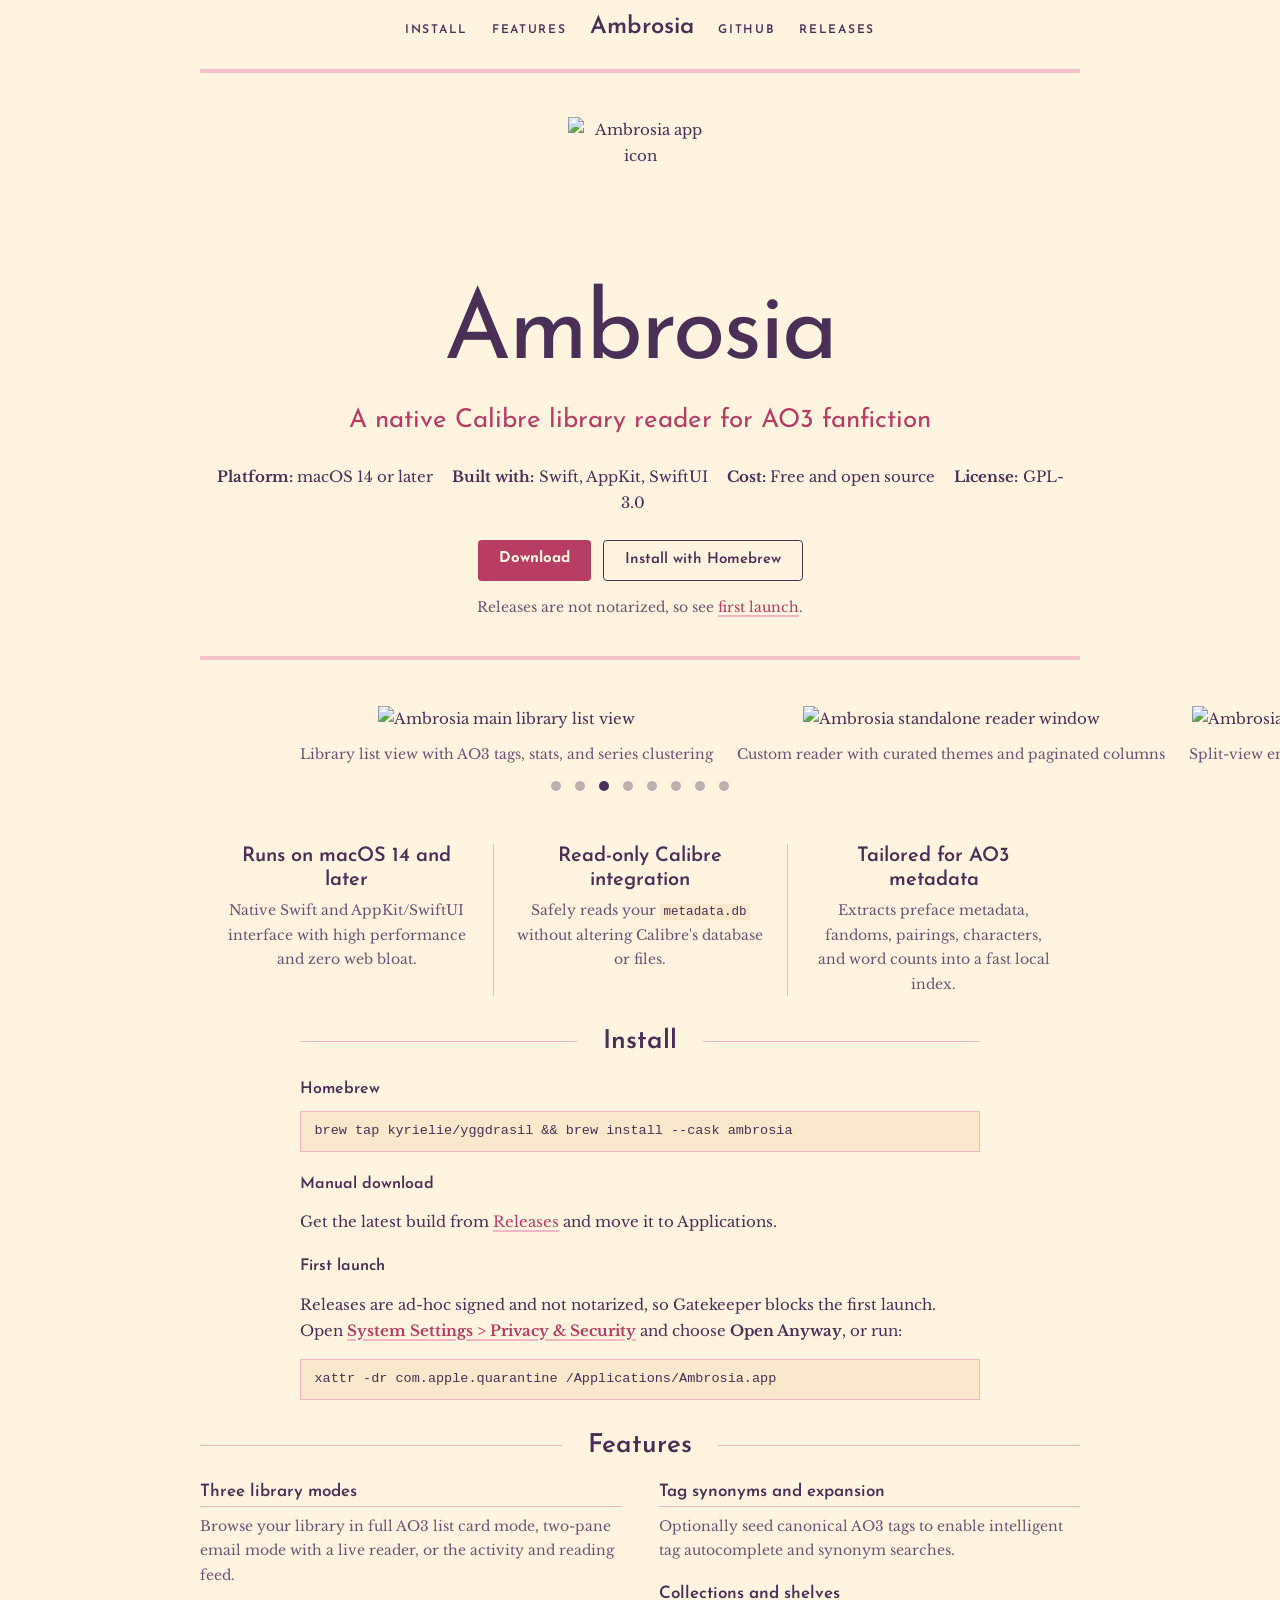
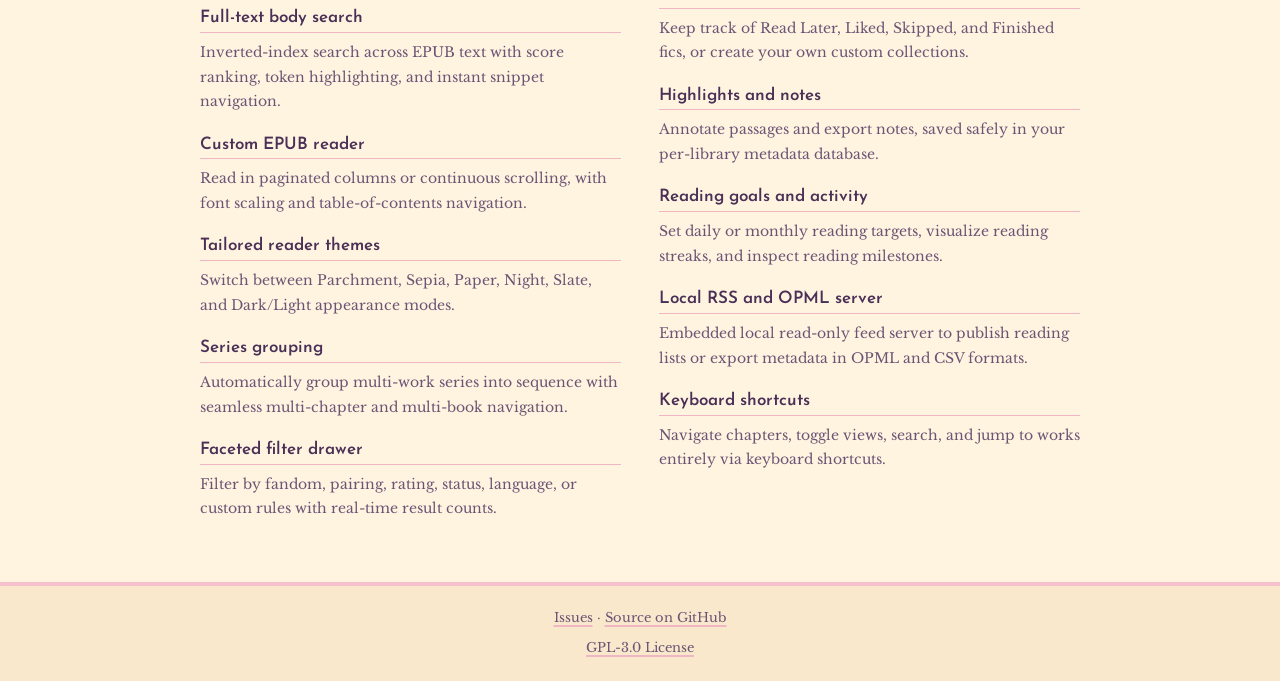
==== commit 529ff152: "unique light mode" ====
--- a/site/index.html
+++ b/site/index.html
@@ -6,7 +6,8 @@
 	<title>Ambrosia: A native macOS Calibre library reader for AO3 fics</title>
 	<meta name="description" content="Ambrosia is a native macOS EPUB library reader for AO3-heavy Calibre libraries with list, email, and ranking modes, full-text search, and reader themes.">
 	<link rel="canonical" href="https://kyrielie.github.io/ambrosia/">
-	<meta name="theme-color" content="#333">
+	<meta name="theme-color" content="#fff4e0" media="(prefers-color-scheme: light)">
+	<meta name="theme-color" content="#333" media="(prefers-color-scheme: dark)">
 	<meta property="og:type" content="website">
 	<meta property="og:url" content="https://kyrielie.github.io/ambrosia/">
 	<meta property="og:title" content="Ambrosia">
@@ -16,6 +17,9 @@
 	<meta name="twitter:card" content="summary">
 	<link rel="icon" href="favicon.png" type="image/png">
 	<link rel="apple-touch-icon" href="apple-touch-icon.png">
+	<link rel="preconnect" href="https://fonts.googleapis.com">
+	<link rel="preconnect" href="https://fonts.gstatic.com" crossorigin>
+	<link rel="stylesheet" href="https://fonts.googleapis.com/css2?family=Josefin+Sans:wght@400;600&family=Libre+Baskerville:ital,wght@0,400;0,700;1,400&display=swap" media="(prefers-color-scheme: light)">
 	<link rel="stylesheet" href="css/site.css">
 	<script src="js/site.js" defer></script>
 </head>
@@ -26,10 +30,11 @@
 <header>
 	<nav>
 		<ul>
-			<li class="brand"><a href="#top">Ambrosia</a></li>
 			<li><a href="#install">Install</a></li>
 			<li><a href="#features">Features</a></li>
+			<li class="brand"><a href="#top">Ambrosia</a></li>
 			<li><a href="https://github.com/kyrielie/ambrosia">GitHub</a></li>
+			<li><a href="https://github.com/kyrielie/ambrosia/releases/latest">Releases</a></li>
 		</ul>
 	</nav>
 </header>
--- a/site/css/site.css
+++ b/site/css/site.css
@@ -1,125 +1,147 @@
 @charset "UTF-8";
 
-/* Ambrosia landing page, styled after AO3's Reversi skin. Single stylesheet, no build step. */
+/* Ambrosia landing page. Light: Symmetry Pastel Hotel. Dark: AO3 Reversi.
+   Single stylesheet, no build step. Fonts for light mode load from Google Fonts. */
 
 *, *::before, *::after { box-sizing: border-box; }
 * { margin: 0; padding: 0; }
 
 :root {
-	color-scheme: dark;
+	color-scheme: light dark;
 	--page-pad: 20px;
-	--measure: 860px;
-
-	--background: #333;
-	--surface: #2a2a2a;
-	--text: #eee;
-	--secondary-text: #aaa;
-	--separator: #555;
-	--link: #fff;
-	--visited: #999;
-	--accent: #5998d6;
-	--accent-text: #1f1f1f;
-	--shadow: 1px 1px 3px #000;
-	--serif: Georgia, serif;
-	--sans: 'Lucida Grande', 'Lucida Sans Unicode', Verdana, Helvetica, sans-serif;
+	--measure: 880px;
+
+	/* light: Symmetry Pastel Hotel */
+	--background: #fff4e0;
+	--surface: #f9e8cc;
+	--text: #4a2f56;
+	--secondary-text: #6b5575;
+	--separator: #f0b6c4;
+	--link: #b83d65;
+	--visited: #7d5a8a;
+	--link-hover: #4a2f56;
+	--accent: #b83d65;
+	--accent-text: #fff4e0;
+	--tagline: #b83d65;
+	--outline: #4a2f56;
+	--band: 4px solid #f6c1cc;
+	--h-font: 'Josefin Sans', 'Avenir Next', 'Century Gothic', sans-serif;
+	--b-font: 'Libre Baskerville', Baskerville, Georgia, serif;
+	--b-size: 15px;
+	--b-lh: 1.75;
+	--h-weight: 600;
+	--nav-case: uppercase;
+	--nav-track: 0.14em;
+	--code-color: #4a2f56;
+}
+
+@media (prefers-color-scheme: dark) {
+	:root {
+		/* dark: AO3 Reversi */
+		--background: #333;
+		--surface: #2a2a2a;
+		--text: #eee;
+		--secondary-text: #aaa;
+		--separator: #555;
+		--link: #fff;
+		--visited: #999;
+		--link-hover: #5998d6;
+		--accent: #5998d6;
+		--accent-text: #1f1f1f;
+		--tagline: #eee;
+		--outline: #777;
+		--band: 3px double #555;
+			--h-font: Georgia, serif;
+		--b-font: 'Lucida Grande', 'Lucida Sans Unicode', Verdana, Helvetica, sans-serif;
+		--b-size: 16px;
+		--b-lh: 1.6;
+		--h-weight: 400;
+		--nav-case: none;
+		--nav-track: 0;
+		--code-color: #ccc;
+	}
 }
 
 html { scroll-behavior: smooth; }
 
 body {
-	font: 16px/1.6 var(--sans);
+	font: var(--b-size)/var(--b-lh) var(--b-font);
 	color: var(--text);
 	background: var(--background);
+	text-align: center;
 	padding: 15px var(--page-pad) 0;
 }
 
-a { color: var(--link); text-decoration: underline; text-decoration-color: #777; text-decoration-thickness: 1px; text-underline-offset: 0.15em; }
-a:hover { color: var(--accent); }
+a { color: var(--link); text-decoration: underline; text-decoration-color: var(--separator); text-decoration-thickness: 2px; text-underline-offset: 0.2em; }
+a:hover { color: var(--link-hover); }
 main p a:not(.button):visited, main li a:visited { color: var(--visited); }
 img { max-width: 100%; height: auto; }
 ul { list-style: none; }
-h1, h2, h3 { font-family: var(--serif); font-weight: 400; color: #fff; line-height: 1.2; }
+h1, h2, h3 { font-family: var(--h-font); font-weight: var(--h-weight); line-height: 1.2; }
 p { margin-block: 1em; }
 strong { font-weight: 700; }
 
-code {
-	font: 90% Monaco, Consolas, Courier, monospace;
-	color: #ccc;
-	background: var(--surface);
-	padding: 0.1em 0.3em;
-}
-pre { overflow-x: auto; margin-block: 0.8em; }
-pre code {
-	display: block;
-	padding: 0.7em 1em;
-	line-height: 1.5;
-	border: 1px solid var(--separator);
-}
-
-:focus-visible { outline: 2px solid var(--accent); outline-offset: 2px; }
+code { font: 90% Monaco, Consolas, Courier, monospace; color: var(--code-color); background: var(--surface); padding: 0.1em 0.3em; }
+pre { overflow-x: auto; text-align: start; margin-block: 0.8em; }
+pre code { display: block; padding: 0.7em 1em; line-height: 1.5; border: 1px solid var(--separator); }
+
+:focus-visible { outline: 2px solid var(--outline); outline-offset: 3px; }
 .skip { position: absolute; inset-inline-start: -9999px; }
 .skip:focus { position: static; display: inline-block; padding: 0.4em 0.8em; background: var(--surface); }
 
-/* header */
+/* header: links mirrored around the wordmark */
 body > header nav ul {
 	display: flex;
 	flex-wrap: wrap;
+	justify-content: center;
 	align-items: baseline;
-	gap: 0 1.4em;
+	gap: 0.4em 2em;
 	max-width: var(--measure);
 	margin-inline: auto;
-	font-size: 15px;
-}
-body > header .brand { margin-inline-end: auto; font: 22px var(--serif); }
-body > header a { text-decoration: none; }
-body > header a:hover { text-decoration: underline; }
+	font: 600 12px/1.4 var(--h-font);
+	text-transform: var(--nav-case);
+	letter-spacing: var(--nav-track);
+}
+body > header a { color: var(--text); text-decoration: none; }
+body > header a:hover { color: var(--link-hover); text-decoration: underline; }
+body > header .brand { font: var(--h-weight) 24px var(--h-font); text-transform: none; letter-spacing: 0; }
 
 /* layout */
 main { margin: 30px auto; width: 100%; }
 main > section { margin-block: 2em; margin-inline: auto; max-width: var(--measure); }
-main > section > h2 { font-size: 28px; padding-block-end: 0.25em; margin-block-end: 0.6em; border-bottom: 1px solid var(--separator); }
-
-/* title: styled like an AO3 work header with a tag block */
-#top {
-	display: grid;
-	grid-template-columns: 200px 1fr;
-	gap: 32px;
-	align-items: start;
-	margin-block: 30px 50px;
-	padding: 28px 32px;
-	border: 1px solid var(--separator);
-	box-shadow: var(--shadow);
-}
-#top > img { width: 200px; }
-#top h1 { font-size: 56px; }
-#top .tagline { font: 22px/1.35 var(--serif); margin-block: 0.3em 1em; }
+main > section > h2 { display: flex; align-items: center; gap: 1em; font-size: 26px; margin-block-end: 0.8em; }
+main > section > h2::before, main > section > h2::after { content: ""; flex: 1; border-top: 1px solid var(--separator); }
+
+/* title */
+#top { padding-block: 44px 36px; border-block: var(--band); }
+#top > img { display: block; width: 144px; margin: 0 auto 16px; }
+#top h1 { font-size: clamp(52px, 11vw, 96px); font-weight: 400; letter-spacing: -0.02em; }
+#top .tagline { font: 26px/1.35 var(--h-font); color: var(--tagline); margin-block: 0.4em 1em; }
 .tags dt { display: inline; font-weight: 700; margin-inline-end: 0.3em; }
 .tags dd { display: inline; margin-inline-end: 1em; }
 .tags dd::after { content: "\200B"; }
-#top .actions { margin-block: 1.4em 0; display: flex; flex-wrap: wrap; gap: 0.8em; }
+#top .actions { margin-block: 1.6em 0; display: flex; flex-wrap: wrap; justify-content: center; gap: 0.8em; }
 #top .note { font-size: 14px; color: var(--secondary-text); margin-block: 1em 0; }
 
 .button {
 	display: inline-block;
-	padding: 0.5em 1.2em;
+	padding: 0.55em 1.4em;
 	border-radius: 0.25em;
 	background: var(--accent);
 	color: var(--accent-text);
-	font-weight: 700;
+	font: 700 15px/1.5 var(--h-font);
 	text-decoration: none;
 }
 .button:hover { color: var(--accent-text); filter: brightness(1.12); }
-.button.secondary { background: var(--surface); color: var(--text); border: 1px solid var(--separator); font-weight: 400; box-shadow: var(--shadow); }
-.button.secondary:hover { color: var(--accent); filter: none; }
+.button.secondary { background: transparent; color: var(--text); border: 1px solid var(--outline); font-weight: 600; }
+.button.secondary:hover { color: var(--link-hover); filter: none; }
 
 /* screenshots: native scroll-snap strip */
 #screenshots {
 	max-width: none !important;
 	margin-block: 2em;
 	margin-inline: calc(var(--page-pad) * -1) !important;
-	padding-block: 28px 20px;
-	background: var(--surface);
-	border-block: 1px solid var(--separator);
+	padding-block: 16px;
 }
 .strip {
 	display: flex;
@@ -129,9 +151,25 @@
 	padding-inline: max(20px, calc(50% - 340px));
 	scroll-padding-inline: max(20px, calc(50% - 340px));
 	align-items: center;
-}
-.strip figure { flex: 0 0 auto; scroll-snap-align: center; display: flex; flex-direction: column; align-items: center; margin: 0; }
-.strip img { display: block; height: min(480px, 62vh); width: auto; max-width: min(720px, 86vw); box-shadow: 0 2px 10px #000; }
+	-webkit-overflow-scrolling: touch;
+}
+.strip figure {
+	flex: 0 0 auto;
+	scroll-snap-align: center;
+	display: flex;
+	flex-direction: column;
+	align-items: center;
+	margin: 0;
+	max-width: 86vw;
+}
+.strip img {
+	display: block;
+	width: auto;
+	height: auto;
+	max-height: min(480px, 60vh);
+	max-width: min(720px, 86vw);
+	object-fit: contain;
+}
 .strip figcaption { font-size: 14px; margin-block-start: 0.7em; color: var(--secondary-text); }
 
 .dots { display: flex; justify-content: center; margin-block-start: 8px; }
@@ -140,43 +178,42 @@
 .dots button::before { content: ""; position: absolute; inset: 7px; border-radius: 50%; background: currentColor; opacity: .35; }
 .dots button[aria-current]::before { opacity: 1; }
 
-/* highlights */
-#highlights { display: grid; grid-template-columns: repeat(3, 1fr); gap: 0; border-top: 3px double var(--separator); padding-top: 1.5em; }
-#highlights > section { margin: 0; padding-inline: 1.2em; }
+/* highlights: three columns, mirrored rules between */
+#highlights { display: grid; grid-template-columns: repeat(3, 1fr); }
+#highlights > section { margin: 0; padding-inline: 1.5em; }
 #highlights > section + section { border-inline-start: 1px solid var(--separator); }
-#highlights > section:first-child { padding-inline-start: 0; }
 #highlights h3 { font-size: 20px; margin-block-end: 0.3em; }
-#highlights p { margin: 0; font-size: 15px; color: var(--secondary-text); }
+#highlights p { margin: 0; font-size: 14px; color: var(--secondary-text); }
 
 /* install */
-#install h3 { font-family: var(--sans); font-size: 16px; font-weight: 700; margin-block-start: 1.4em; }
+#install { max-width: 680px !important; }
+#install h3 { font-size: 16px; margin-block-start: 1.4em; text-align: start; }
+#install p { text-align: start; }
 
 /* features */
-#features > div { columns: 2; column-gap: 2.5em; }
+#features > div { columns: 2; column-gap: 2.5em; text-align: start; }
 #features > div > section { break-inside: avoid; margin: 0; padding-block-end: 1.4em; }
-#features h3 { font-size: 18px; padding-block-end: 0.15em; border-bottom: 1px solid var(--separator); }
-#features p { font-size: 15px; margin-block: 0.4em 0; color: var(--secondary-text); }
+#features h3 { font-size: 17px; padding-block-end: 0.2em; border-bottom: 1px solid var(--separator); }
+#features p { font-size: 14px; margin-block: 0.5em 0; color: var(--secondary-text); }
 
 /* footer */
 body > footer {
 	margin: 40px calc(var(--page-pad) * -1) 0;
 	padding: 1em;
-	font-size: 14px;
-	text-align: center;
+	font-size: 13px;
 	color: var(--secondary-text);
 	background: var(--surface);
-	border-block-start: 1px solid var(--separator);
+	border-block-start: var(--band);
 }
 body > footer p { margin: 0.6em; }
 body > footer a { color: inherit; }
 
 @media (max-width: 700px) {
-	#top { grid-template-columns: 1fr; padding: 20px; gap: 20px; }
-	#top > img { width: min(160px, 40vw); }
-	#top h1 { font-size: 44px; }
-	#highlights { grid-template-columns: 1fr; gap: 1.5em; }
-	#highlights > section, #highlights > section:first-child { padding-inline: 0; }
-	#highlights > section + section { border-inline-start: 0; border-block-start: 1px solid var(--separator); padding-block-start: 1.2em; }
+	.strip { gap: 16px; padding-inline: max(16px, calc(50% - 160px)); scroll-padding-inline: max(16px, calc(50% - 160px)); }
+	.strip img { max-height: min(380px, 55vh); max-width: 82vw; }
+	#highlights { grid-template-columns: 1fr; gap: 1.4em; }
+	#highlights > section, #highlights > section + section { padding-inline: 0; border-inline-start: 0; }
+	#highlights > section + section { border-block-start: 1px solid var(--separator); padding-block-start: 1.2em; }
 	#features > div { columns: 1; }
 	#install, #features { padding-inline: 0.5rem; }
 }
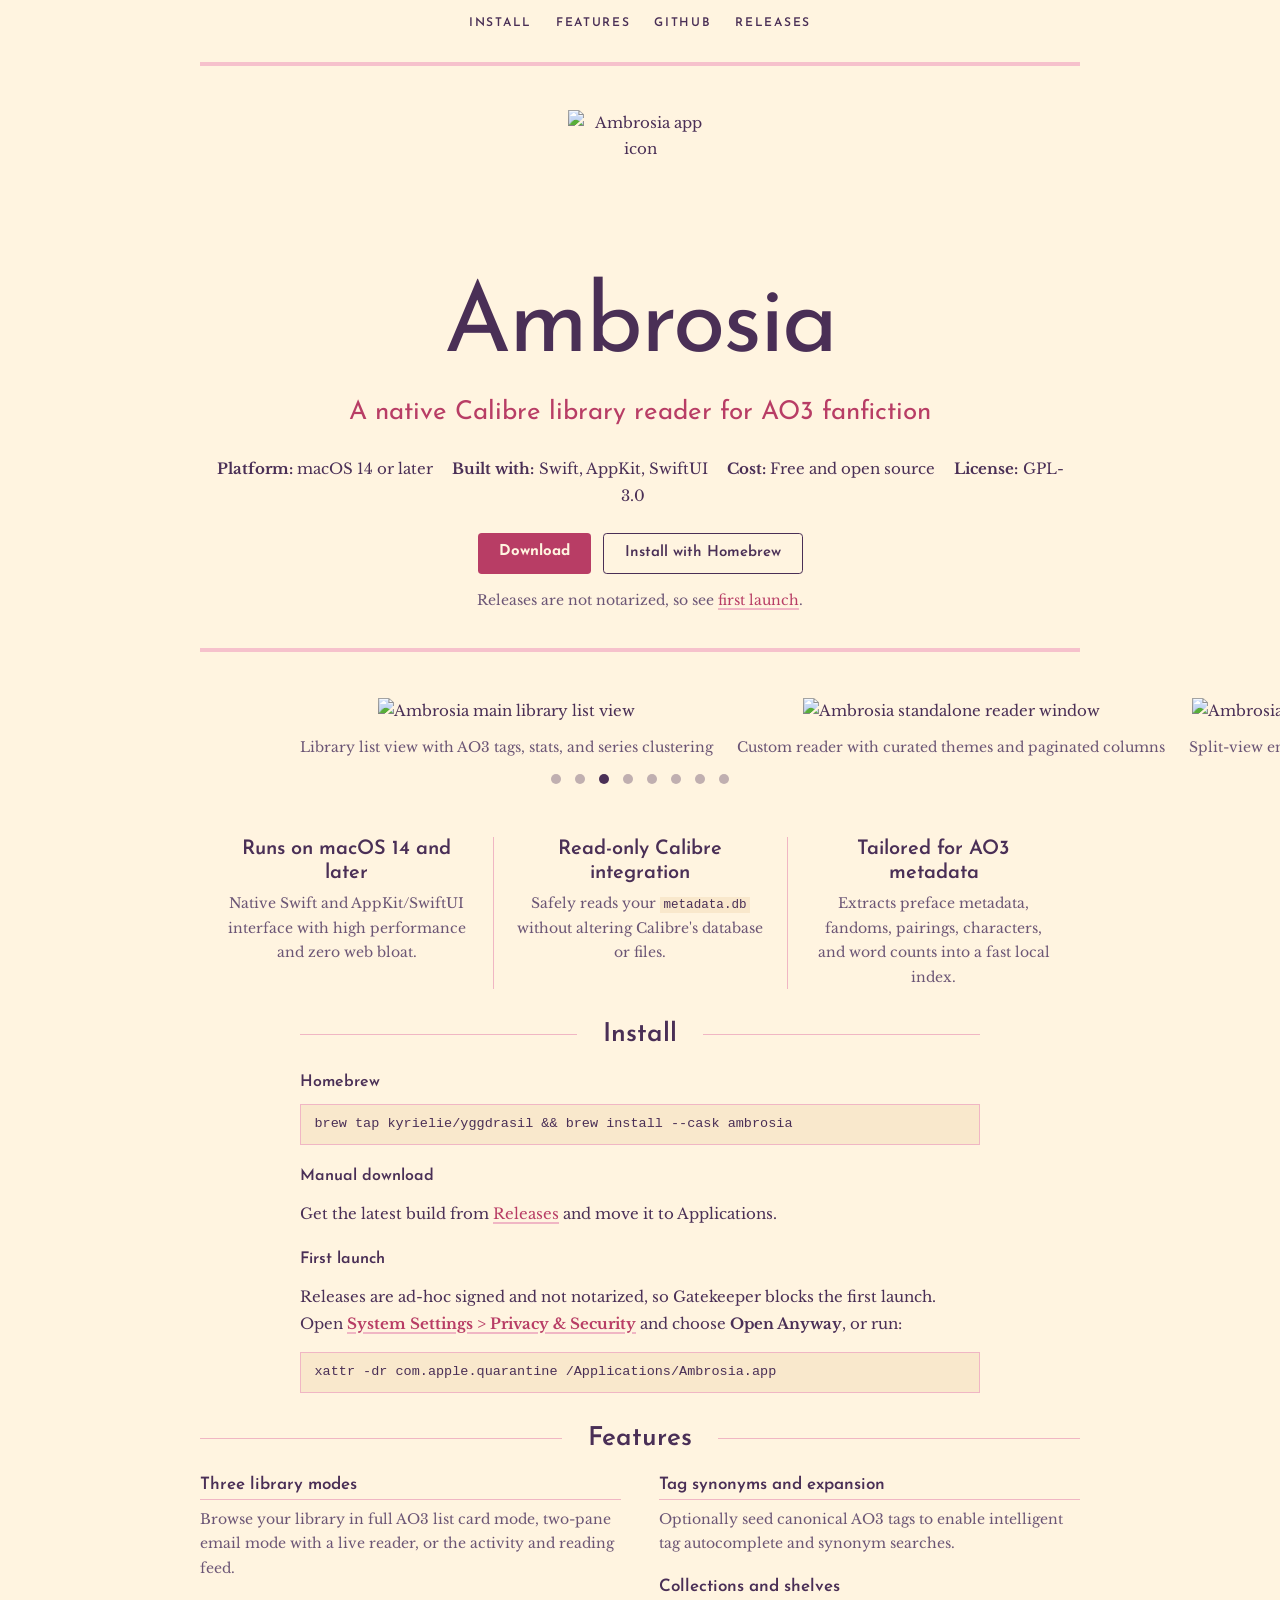
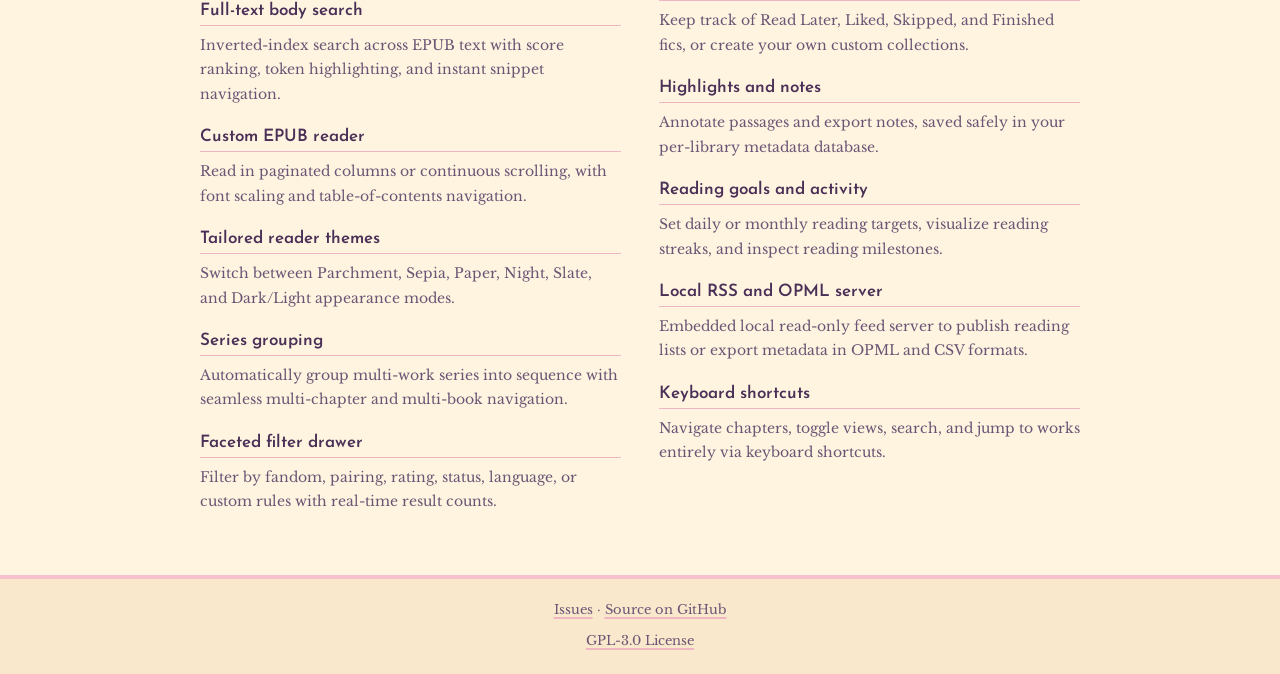
==== commit 3e7f593a: "fix website" ====
--- a/site/index.html
+++ b/site/index.html
@@ -30,9 +30,9 @@
 <header>
 	<nav>
 		<ul>
+			<li class="brand"><a href="#top">Ambrosia</a></li>
 			<li><a href="#install">Install</a></li>
 			<li><a href="#features">Features</a></li>
-			<li class="brand"><a href="#top">Ambrosia</a></li>
 			<li><a href="https://github.com/kyrielie/ambrosia">GitHub</a></li>
 			<li><a href="https://github.com/kyrielie/ambrosia/releases/latest">Releases</a></li>
 		</ul>
--- a/site/css/site.css
+++ b/site/css/site.css
@@ -1,10 +1,66 @@
 @charset "UTF-8";
 
-/* Ambrosia landing page. Light: Symmetry Pastel Hotel. Dark: AO3 Reversi.
+/* Ambrosia landing page. Light: Symmetry Pastel Hotel. Dark: AO3 Reversi (67d465e).
    Single stylesheet, no build step. Fonts for light mode load from Google Fonts. */
 
 *, *::before, *::after { box-sizing: border-box; }
 * { margin: 0; padding: 0; }
+
+html { scroll-behavior: smooth; }
+img { max-width: 100%; height: auto; }
+ul { list-style: none; }
+p { margin-block: 1em; }
+strong { font-weight: 700; }
+.skip { position: absolute; inset-inline-start: -9999px; }
+.skip:focus { position: static; display: inline-block; padding: 0.4em 0.8em; background: var(--surface); }
+
+/* screenshots: native scroll-snap strip (shared) */
+#screenshots {
+	max-width: none !important;
+	margin-block: 2em;
+	margin-inline: calc(var(--page-pad) * -1) !important;
+	padding-block: 16px;
+}
+.strip {
+	display: flex;
+	gap: 24px;
+	overflow-x: auto;
+	scroll-snap-type: x mandatory;
+	padding-inline: max(20px, calc(50% - 340px));
+	scroll-padding-inline: max(20px, calc(50% - 340px));
+	align-items: center;
+	-webkit-overflow-scrolling: touch;
+}
+.strip figure {
+	flex: 0 0 auto;
+	scroll-snap-align: center;
+	display: flex;
+	flex-direction: column;
+	align-items: center;
+	margin: 0;
+	max-width: 86vw;
+}
+.strip img {
+	display: block;
+	width: auto;
+	height: auto;
+	max-height: min(480px, 60vh);
+	max-width: min(720px, 86vw);
+	object-fit: contain;
+}
+.strip figcaption { font-size: 14px; margin-block-start: 0.7em; color: var(--secondary-text); }
+
+.dots { display: flex; justify-content: center; margin-block-start: 8px; }
+.dots[hidden] { display: none; }
+.dots button { position: relative; width: 24px; height: 24px; padding: 0; border: 0; background: none; color: var(--text); cursor: pointer; }
+.dots button::before { content: ""; position: absolute; inset: 7px; border-radius: 50%; background: currentColor; opacity: .35; }
+.dots button[aria-current]::before { opacity: 1; }
+
+@media (prefers-reduced-motion: reduce) { html { scroll-behavior: auto; } }
+
+/* ==========================================================================
+   Light Mode (Symmetry Pastel Hotel) - Default
+   ========================================================================== */
 
 :root {
 	color-scheme: light dark;
@@ -35,35 +91,6 @@
 	--code-color: #4a2f56;
 }
 
-@media (prefers-color-scheme: dark) {
-	:root {
-		/* dark: AO3 Reversi */
-		--background: #333;
-		--surface: #2a2a2a;
-		--text: #eee;
-		--secondary-text: #aaa;
-		--separator: #555;
-		--link: #fff;
-		--visited: #999;
-		--link-hover: #5998d6;
-		--accent: #5998d6;
-		--accent-text: #1f1f1f;
-		--tagline: #eee;
-		--outline: #777;
-		--band: 3px double #555;
-			--h-font: Georgia, serif;
-		--b-font: 'Lucida Grande', 'Lucida Sans Unicode', Verdana, Helvetica, sans-serif;
-		--b-size: 16px;
-		--b-lh: 1.6;
-		--h-weight: 400;
-		--nav-case: none;
-		--nav-track: 0;
-		--code-color: #ccc;
-	}
-}
-
-html { scroll-behavior: smooth; }
-
 body {
 	font: var(--b-size)/var(--b-lh) var(--b-font);
 	color: var(--text);
@@ -75,21 +102,16 @@
 a { color: var(--link); text-decoration: underline; text-decoration-color: var(--separator); text-decoration-thickness: 2px; text-underline-offset: 0.2em; }
 a:hover { color: var(--link-hover); }
 main p a:not(.button):visited, main li a:visited { color: var(--visited); }
-img { max-width: 100%; height: auto; }
-ul { list-style: none; }
+
 h1, h2, h3 { font-family: var(--h-font); font-weight: var(--h-weight); line-height: 1.2; }
-p { margin-block: 1em; }
-strong { font-weight: 700; }
 
 code { font: 90% Monaco, Consolas, Courier, monospace; color: var(--code-color); background: var(--surface); padding: 0.1em 0.3em; }
 pre { overflow-x: auto; text-align: start; margin-block: 0.8em; }
 pre code { display: block; padding: 0.7em 1em; line-height: 1.5; border: 1px solid var(--separator); }
 
 :focus-visible { outline: 2px solid var(--outline); outline-offset: 3px; }
-.skip { position: absolute; inset-inline-start: -9999px; }
-.skip:focus { position: static; display: inline-block; padding: 0.4em 0.8em; background: var(--surface); }
-
-/* header: links mirrored around the wordmark */
+
+/* header: brand button removed in light mode (redundant) */
 body > header nav ul {
 	display: flex;
 	flex-wrap: wrap;
@@ -104,7 +126,7 @@
 }
 body > header a { color: var(--text); text-decoration: none; }
 body > header a:hover { color: var(--link-hover); text-decoration: underline; }
-body > header .brand { font: var(--h-weight) 24px var(--h-font); text-transform: none; letter-spacing: 0; }
+body > header .brand { display: none; }
 
 /* layout */
 main { margin: 30px auto; width: 100%; }
@@ -133,50 +155,8 @@
 	text-decoration: none;
 }
 .button:hover { color: var(--accent-text); filter: brightness(1.12); }
-.button.secondary { background: transparent; color: var(--text); border: 1px solid var(--outline); font-weight: 600; }
+.button.secondary { background: transparent; color: var(--text); border: 1px solid var(--outline); font-weight: 600; box-shadow: none; }
 .button.secondary:hover { color: var(--link-hover); filter: none; }
-
-/* screenshots: native scroll-snap strip */
-#screenshots {
-	max-width: none !important;
-	margin-block: 2em;
-	margin-inline: calc(var(--page-pad) * -1) !important;
-	padding-block: 16px;
-}
-.strip {
-	display: flex;
-	gap: 24px;
-	overflow-x: auto;
-	scroll-snap-type: x mandatory;
-	padding-inline: max(20px, calc(50% - 340px));
-	scroll-padding-inline: max(20px, calc(50% - 340px));
-	align-items: center;
-	-webkit-overflow-scrolling: touch;
-}
-.strip figure {
-	flex: 0 0 auto;
-	scroll-snap-align: center;
-	display: flex;
-	flex-direction: column;
-	align-items: center;
-	margin: 0;
-	max-width: 86vw;
-}
-.strip img {
-	display: block;
-	width: auto;
-	height: auto;
-	max-height: min(480px, 60vh);
-	max-width: min(720px, 86vw);
-	object-fit: contain;
-}
-.strip figcaption { font-size: 14px; margin-block-start: 0.7em; color: var(--secondary-text); }
-
-.dots { display: flex; justify-content: center; margin-block-start: 8px; }
-.dots[hidden] { display: none; }
-.dots button { position: relative; width: 24px; height: 24px; padding: 0; border: 0; background: none; color: var(--text); cursor: pointer; }
-.dots button::before { content: ""; position: absolute; inset: 7px; border-radius: 50%; background: currentColor; opacity: .35; }
-.dots button[aria-current]::before { opacity: 1; }
 
 /* highlights: three columns, mirrored rules between */
 #highlights { display: grid; grid-template-columns: repeat(3, 1fr); }
@@ -218,4 +198,219 @@
 	#install, #features { padding-inline: 0.5rem; }
 }
 
-@media (prefers-reduced-motion: reduce) { html { scroll-behavior: auto; } }
+/* ==========================================================================
+   Dark Mode (AO3 Reversi) - Exactly reverted to 67d465e
+   ========================================================================== */
+
+@media (prefers-color-scheme: dark) {
+	:root {
+		--measure: 860px;
+
+		--background: #333;
+		--surface: #2a2a2a;
+		--text: #eee;
+		--secondary-text: #aaa;
+		--separator: #555;
+		--link: #fff;
+		--visited: #999;
+		--accent: #5998d6;
+		--accent-text: #1f1f1f;
+		--shadow: 1px 1px 3px #000;
+		--serif: Georgia, serif;
+		--sans: 'Lucida Grande', 'Lucida Sans Unicode', Verdana, Helvetica, sans-serif;
+	}
+
+	body {
+		font: 16px/1.6 var(--sans);
+		color: var(--text);
+		background: var(--background);
+		text-align: start;
+		padding: 15px var(--page-pad) 0;
+	}
+
+	a {
+		color: var(--link);
+		text-decoration: underline;
+		text-decoration-color: #777;
+		text-decoration-thickness: 1px;
+		text-underline-offset: 0.15em;
+	}
+	a:hover { color: var(--accent); }
+	main p a:not(.button):visited, main li a:visited { color: var(--visited); }
+
+	h1, h2, h3 { font-family: var(--serif); font-weight: 400; color: #fff; line-height: 1.2; }
+
+	code {
+		font: 90% Monaco, Consolas, Courier, monospace;
+		color: #ccc;
+		background: var(--surface);
+		padding: 0.1em 0.3em;
+	}
+	pre { overflow-x: auto; text-align: start; margin-block: 0.8em; }
+	pre code {
+		display: block;
+		padding: 0.7em 1em;
+		line-height: 1.5;
+		border: 1px solid var(--separator);
+	}
+
+	:focus-visible { outline: 2px solid var(--accent); outline-offset: 2px; }
+
+	/* header */
+	body > header nav ul {
+		display: flex;
+		flex-wrap: wrap;
+		justify-content: flex-start;
+		align-items: baseline;
+		gap: 0 1.4em;
+		max-width: var(--measure);
+		margin-inline: auto;
+		font: 15px/1.6 var(--sans);
+		text-transform: none;
+		letter-spacing: normal;
+	}
+	body > header .brand {
+		display: list-item;
+		margin-inline-end: auto;
+		font: 22px var(--serif);
+	}
+	body > header a {
+		color: var(--link);
+		text-decoration: none;
+	}
+	body > header a:hover {
+		color: var(--accent);
+		text-decoration: underline;
+	}
+
+	/* layout */
+	main { margin: 30px auto; width: 100%; }
+	main > section { margin-block: 2em; margin-inline: auto; max-width: var(--measure); }
+	main > section > h2 {
+		display: block;
+		font-size: 28px;
+		padding-block-end: 0.25em;
+		margin-block-end: 0.6em;
+		border-bottom: 1px solid var(--separator);
+		text-align: start;
+	}
+	main > section > h2::before, main > section > h2::after { content: none; }
+
+	/* title: styled like an AO3 work header with a tag block */
+	#top {
+		display: grid;
+		grid-template-columns: 200px 1fr;
+		gap: 32px;
+		align-items: start;
+		margin-block: 30px 50px;
+		padding: 28px 32px;
+		border: 1px solid var(--separator);
+		border-block: 1px solid var(--separator);
+		box-shadow: var(--shadow);
+		text-align: start;
+	}
+	#top > img {
+		display: block;
+		width: 200px;
+		margin: 0;
+	}
+	#top h1 {
+		font-size: 56px;
+		font-weight: 400;
+		letter-spacing: normal;
+	}
+	#top .tagline {
+		font: 22px/1.35 var(--serif);
+		color: #fff;
+		margin-block: 0.3em 1em;
+	}
+	#top .actions {
+		margin-block: 1.4em 0;
+		display: flex;
+		flex-wrap: wrap;
+		justify-content: flex-start;
+		gap: 0.8em;
+	}
+	#top .note {
+		font-size: 14px;
+		color: var(--secondary-text);
+		margin-block: 1em 0;
+	}
+
+	.button {
+		display: inline-block;
+		padding: 0.5em 1.2em;
+		border-radius: 0.25em;
+		background: var(--accent);
+		color: var(--accent-text);
+		font: 700 16px/1.6 var(--sans);
+		text-decoration: none;
+	}
+	.button:hover { color: var(--accent-text); filter: brightness(1.12); }
+	.button.secondary {
+		background: var(--surface);
+		color: var(--text);
+		border: 1px solid var(--separator);
+		font-weight: 400;
+		box-shadow: var(--shadow);
+	}
+	.button.secondary:hover { color: var(--accent); filter: none; }
+
+	/* highlights */
+	#highlights {
+		display: grid;
+		grid-template-columns: repeat(3, 1fr);
+		gap: 0;
+		border-top: 3px double var(--separator);
+		padding-top: 1.5em;
+		text-align: start;
+	}
+	#highlights > section { margin: 0; padding-inline: 1.2em; }
+	#highlights > section + section { border-inline-start: 1px solid var(--separator); }
+	#highlights > section:first-child { padding-inline-start: 0; }
+	#highlights h3 { font-size: 20px; margin-block-end: 0.3em; }
+	#highlights p { margin: 0; font-size: 15px; color: var(--secondary-text); }
+
+	/* install */
+	#install { max-width: var(--measure) !important; text-align: start; }
+	#install h3 {
+		font-family: var(--sans);
+		font-size: 16px;
+		font-weight: 700;
+		margin-block-start: 1.4em;
+		text-align: start;
+	}
+	#install p { text-align: start; }
+
+	/* features */
+	#features > div { columns: 2; column-gap: 2.5em; text-align: start; }
+	#features > div > section { break-inside: avoid; margin: 0; padding-block-end: 1.4em; }
+	#features h3 { font-size: 18px; padding-block-end: 0.15em; border-bottom: 1px solid var(--separator); }
+	#features p { font-size: 15px; margin-block: 0.4em 0; color: var(--secondary-text); }
+
+	/* footer */
+	body > footer {
+		margin: 40px calc(var(--page-pad) * -1) 0;
+		padding: 1em;
+		font-size: 14px;
+		text-align: center;
+		color: var(--secondary-text);
+		background: var(--surface);
+		border-block-start: 1px solid var(--separator);
+	}
+	body > footer p { margin: 0.6em; }
+	body > footer a { color: inherit; }
+
+	@media (max-width: 700px) {
+		#top { grid-template-columns: 1fr; padding: 20px; gap: 20px; }
+		#top > img { width: min(160px, 40vw); margin: 0; }
+		#top h1 { font-size: 44px; }
+		.strip { gap: 16px; padding-inline: max(16px, calc(50% - 160px)); scroll-padding-inline: max(16px, calc(50% - 160px)); }
+		.strip img { max-height: min(380px, 55vh); max-width: 82vw; }
+		#highlights { grid-template-columns: 1fr; gap: 1.5em; }
+		#highlights > section, #highlights > section:first-child { padding-inline: 0; }
+		#highlights > section + section { border-inline-start: 0; border-block-start: 1px solid var(--separator); padding-block-start: 1.2em; }
+		#features > div { columns: 1; }
+		#install, #features { padding-inline: 0.5rem; }
+	}
+}
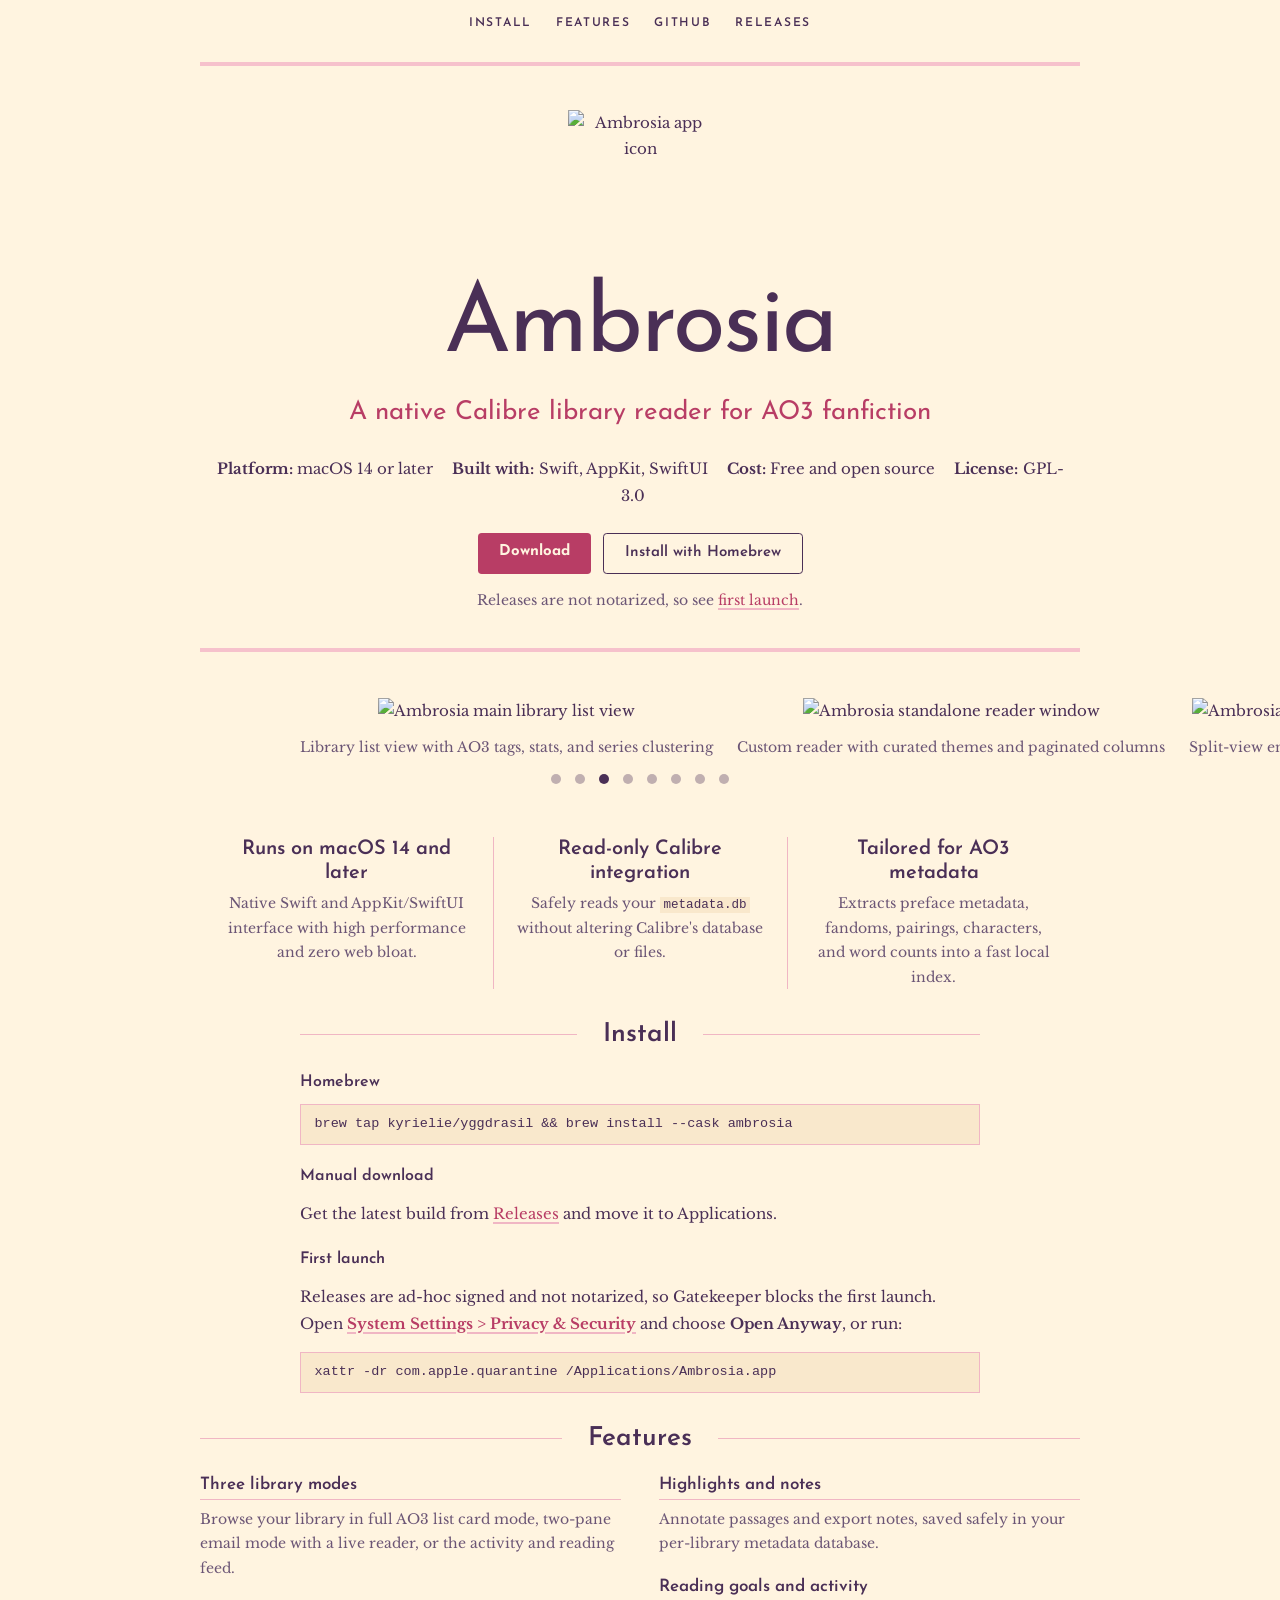
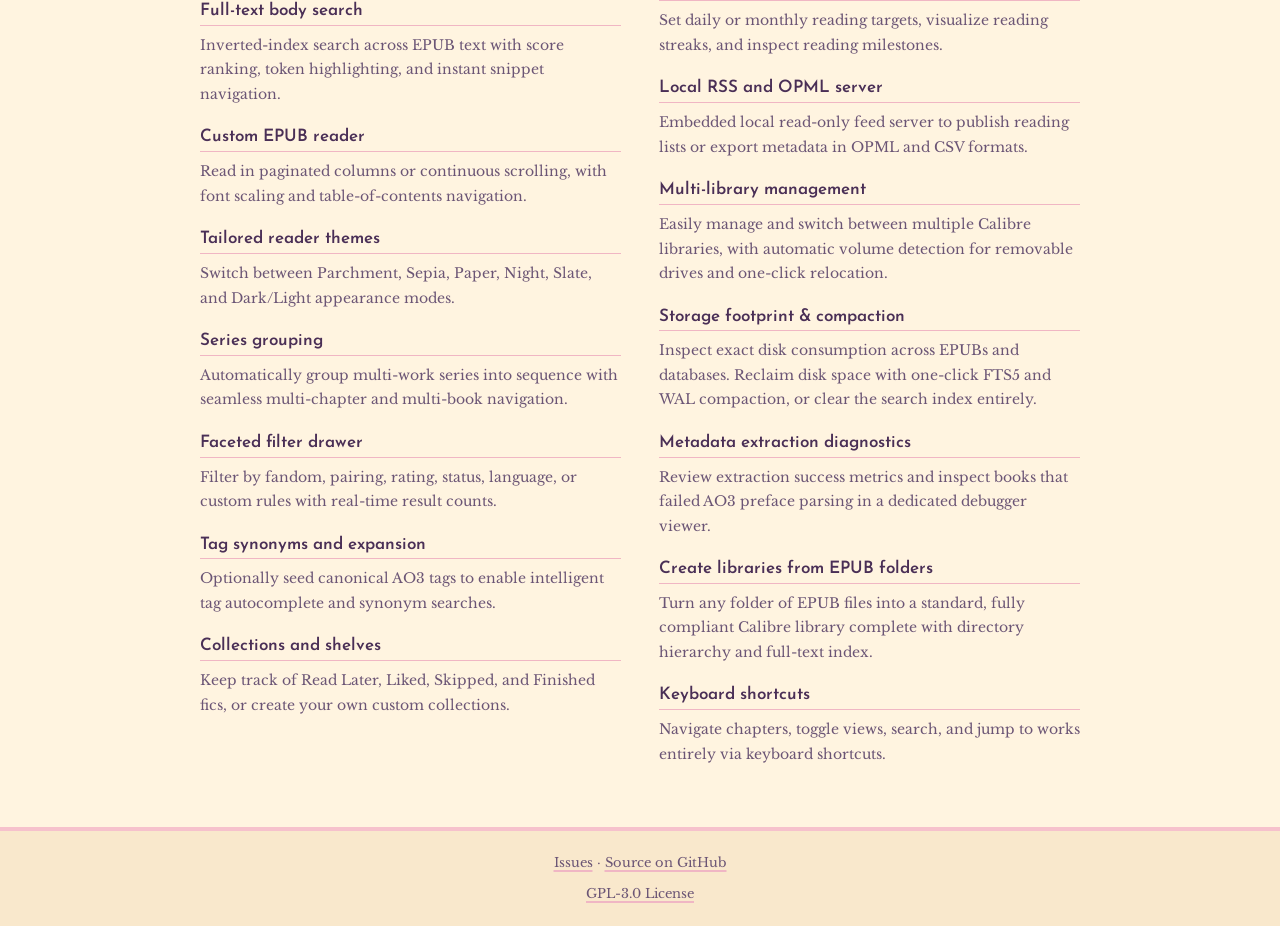
==== commit 659bdd8c: "calibre database improvements" ====
--- a/site/index.html
+++ b/site/index.html
@@ -159,6 +159,22 @@
 				<p>Embedded local read-only feed server to publish reading lists or export metadata in OPML and CSV formats.</p>
 			</section>
 			<section>
+				<h3>Multi-library management</h3>
+				<p>Easily manage and switch between multiple Calibre libraries, with automatic volume detection for removable drives and one-click relocation.</p>
+			</section>
+			<section>
+				<h3>Storage footprint &amp; compaction</h3>
+				<p>Inspect exact disk consumption across EPUBs and databases. Reclaim disk space with one-click FTS5 and WAL compaction, or clear the search index entirely.</p>
+			</section>
+			<section>
+				<h3>Metadata extraction diagnostics</h3>
+				<p>Review extraction success metrics and inspect books that failed AO3 preface parsing in a dedicated debugger viewer.</p>
+			</section>
+			<section>
+				<h3>Create libraries from EPUB folders</h3>
+				<p>Turn any folder of EPUB files into a standard, fully compliant Calibre library complete with directory hierarchy and full-text index.</p>
+			</section>
+			<section>
 				<h3>Keyboard shortcuts</h3>
 				<p>Navigate chapters, toggle views, search, and jump to works entirely via keyboard shortcuts.</p>
 			</section>
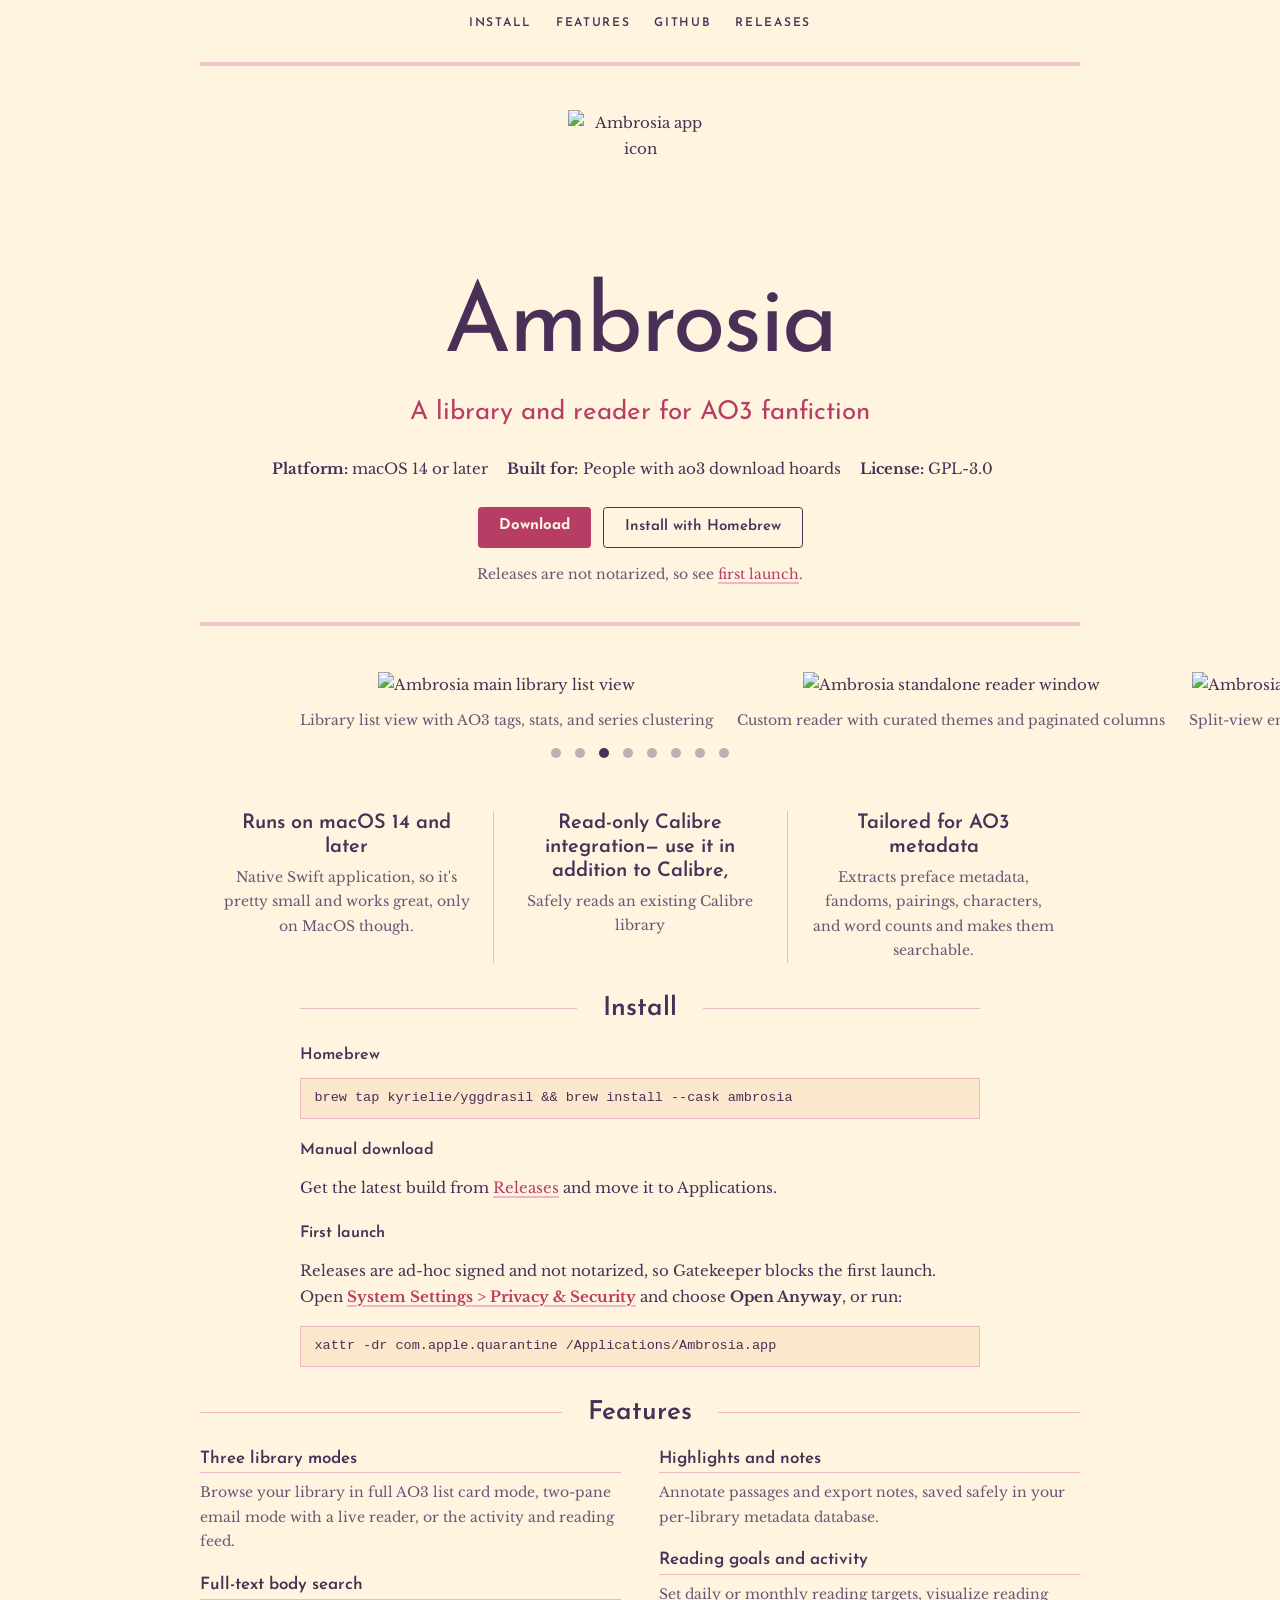
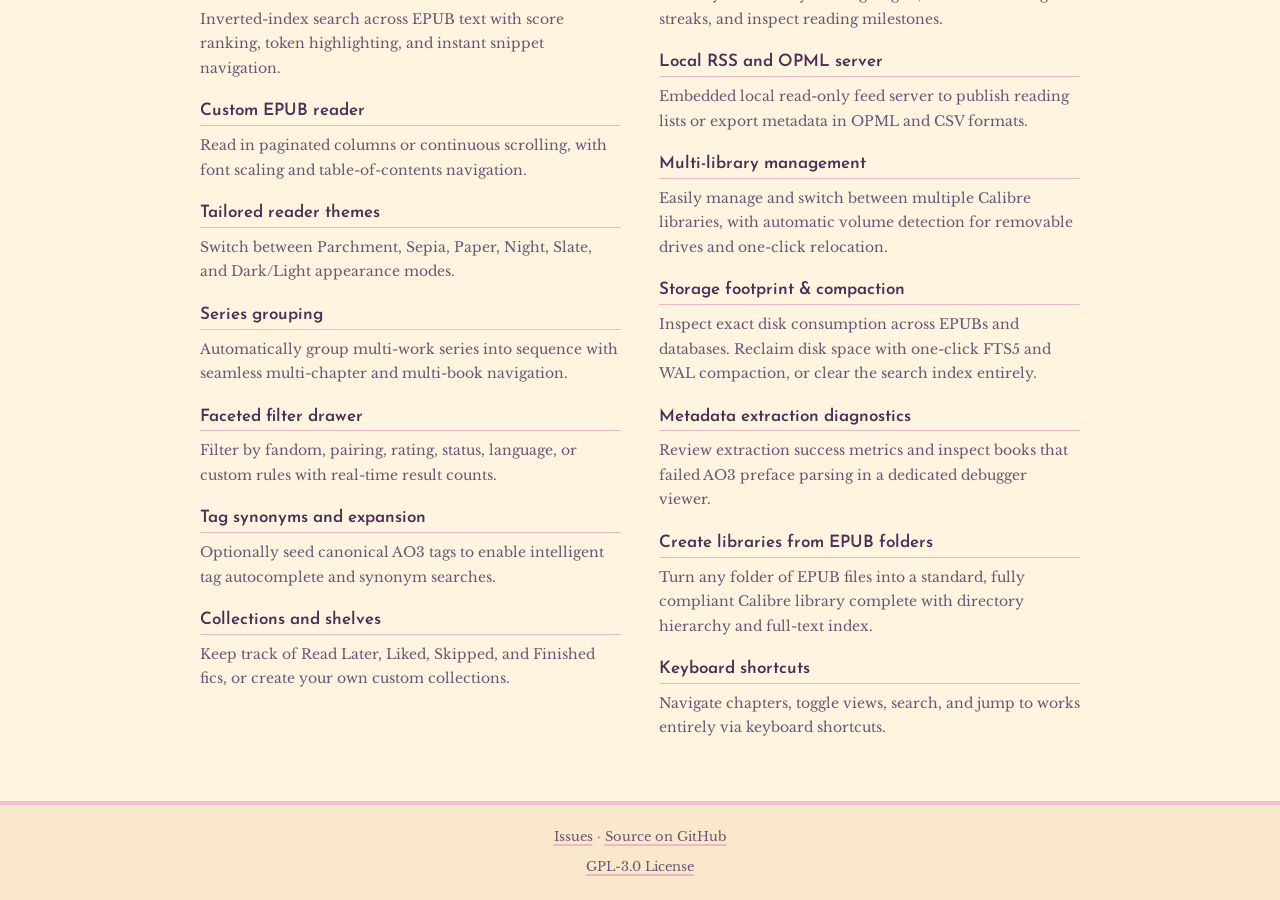
==== commit 429bc713: "Update index.html" ====
--- a/site/index.html
+++ b/site/index.html
@@ -44,11 +44,10 @@
 		<img src="img/icon.png" width="256" height="256" alt="Ambrosia app icon">
 		<div>
 			<h1>Ambrosia</h1>
-			<p class="tagline">A native Calibre library reader for AO3 fanfiction</p>
+			<p class="tagline">A library and reader for AO3 fanfiction</p>
 			<dl class="tags">
 				<dt>Platform:</dt><dd>macOS 14 or later</dd>
-				<dt>Built with:</dt><dd>Swift, AppKit, SwiftUI</dd>
-				<dt>Cost:</dt><dd>Free and open source</dd>
+				<dt>Built for:</dt><dd>People with ao3 download hoards</dd>
 				<dt>License:</dt><dd>GPL-3.0</dd>
 			</dl>
 			<p class="actions">
@@ -85,15 +84,15 @@
 	<section id="highlights">
 		<section>
 			<h3>Runs on macOS 14 and later</h3>
-			<p>Native Swift and AppKit/SwiftUI interface with high performance and zero web bloat.</p>
+			<p>Native Swift application, so it's pretty small and works great, only on MacOS though.</p>
 		</section>
 		<section>
-			<h3>Read-only Calibre integration</h3>
-			<p>Safely reads your <code>metadata.db</code> without altering Calibre's database or files.</p>
+			<h3>Read-only Calibre integration— use it in addition to Calibre, </h3>
+			<p>Safely reads an existing Calibre library</p>
 		</section>
 		<section>
 			<h3>Tailored for AO3 metadata</h3>
-			<p>Extracts preface metadata, fandoms, pairings, characters, and word counts into a fast local index.</p>
+			<p>Extracts preface metadata, fandoms, pairings, characters, and word counts and makes them searchable.</p>
 		</section>
 	</section>
 
